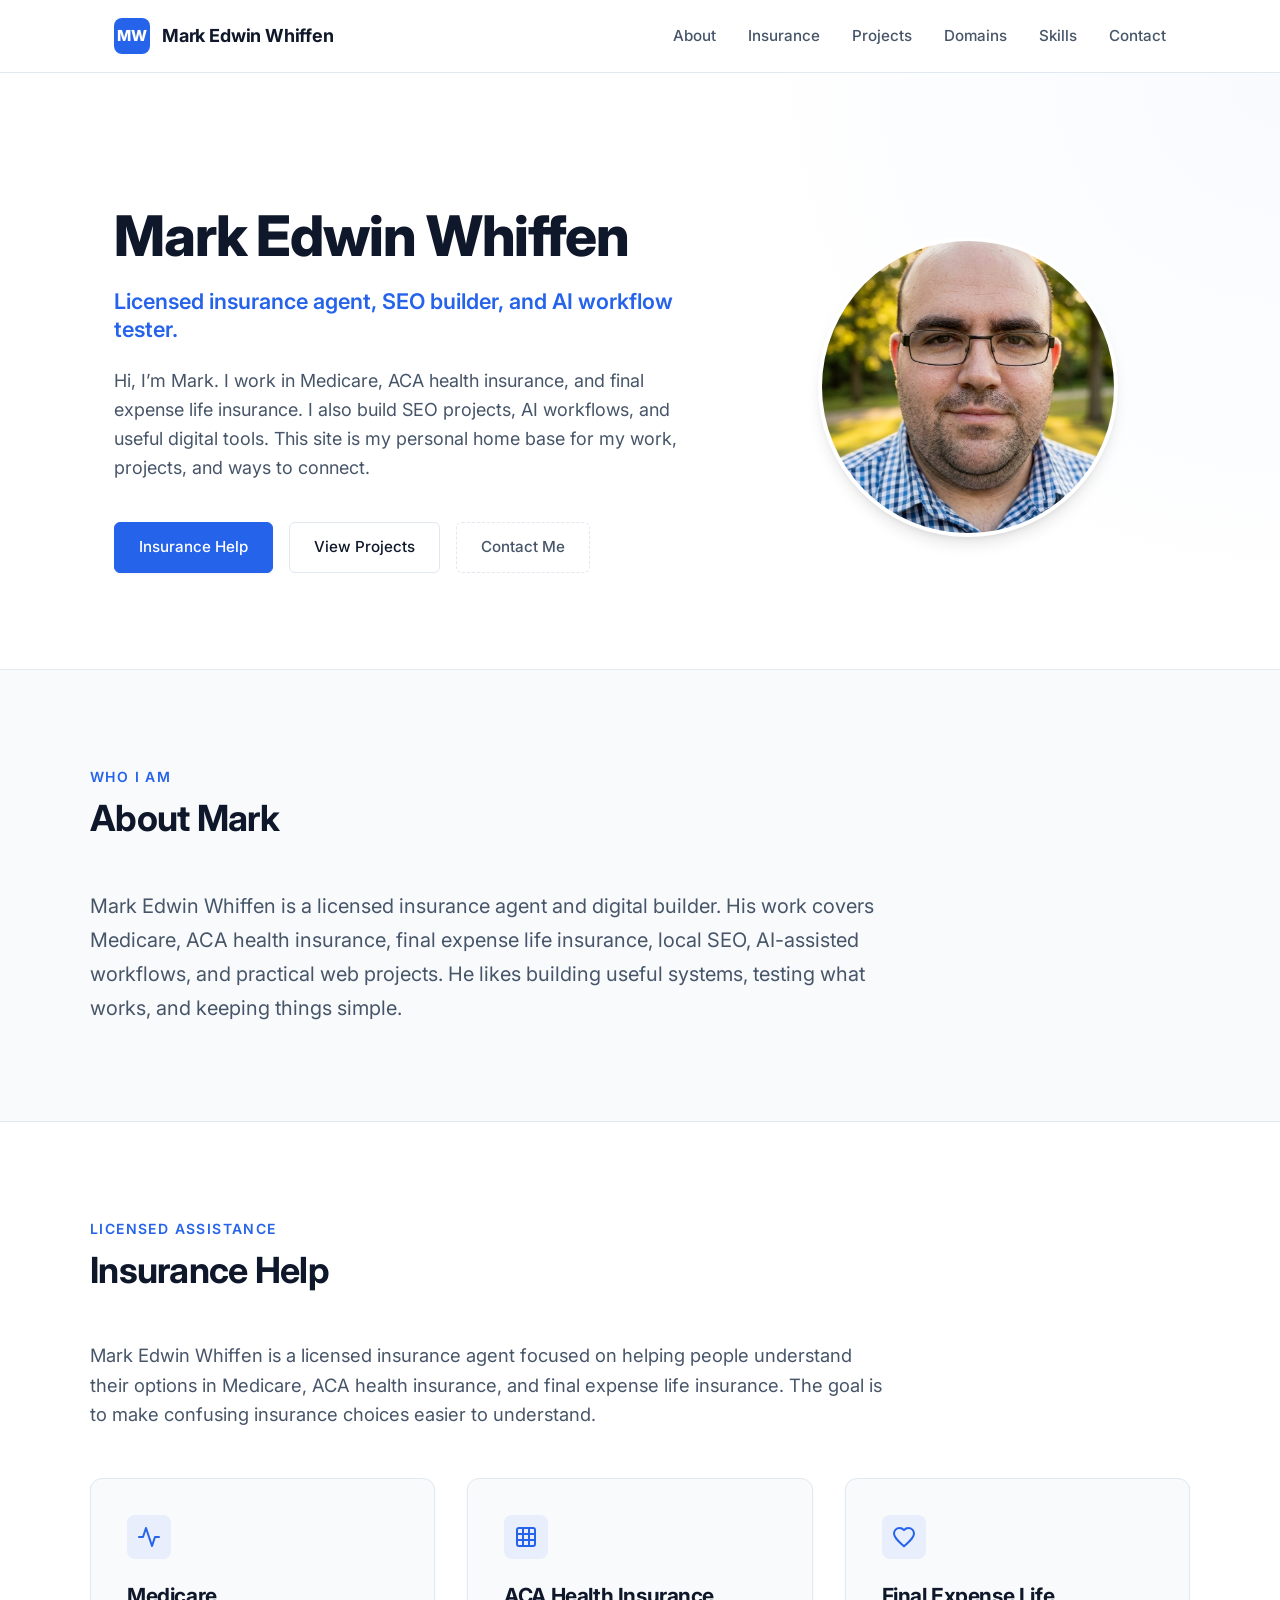
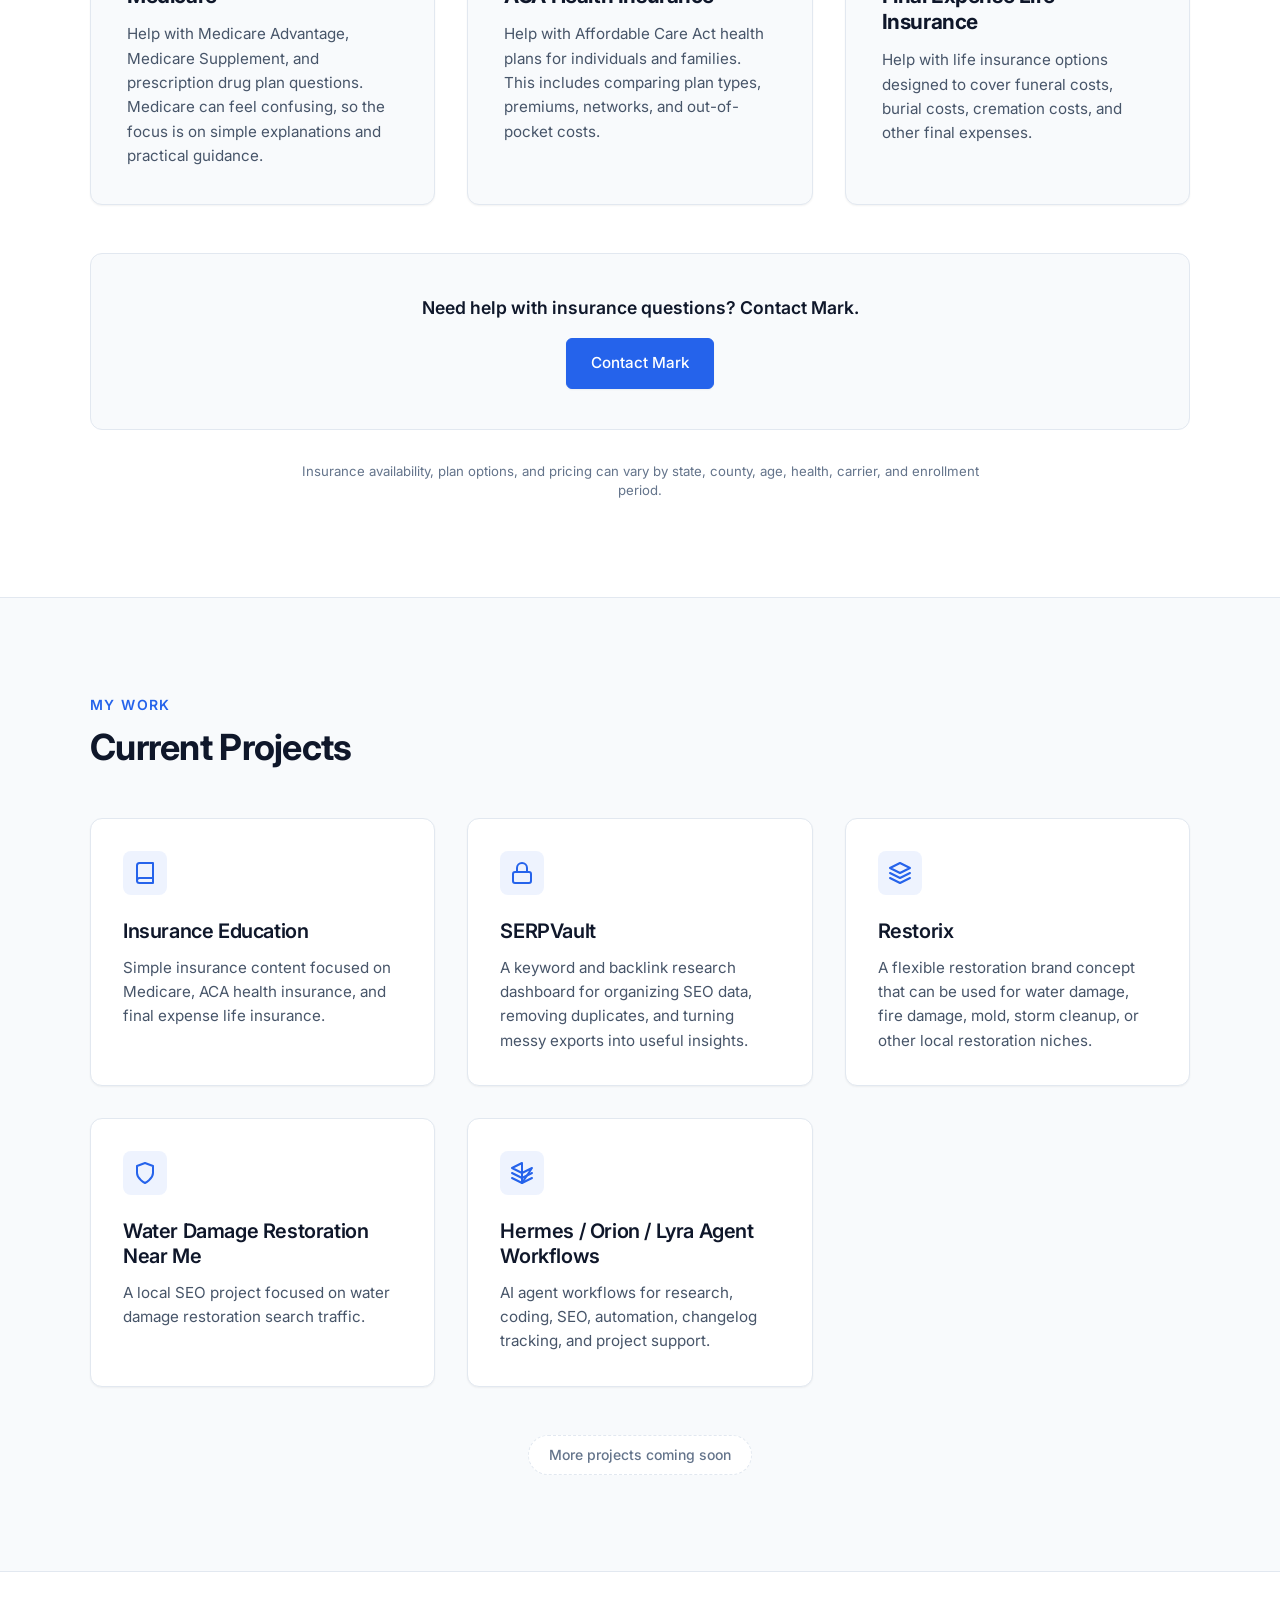
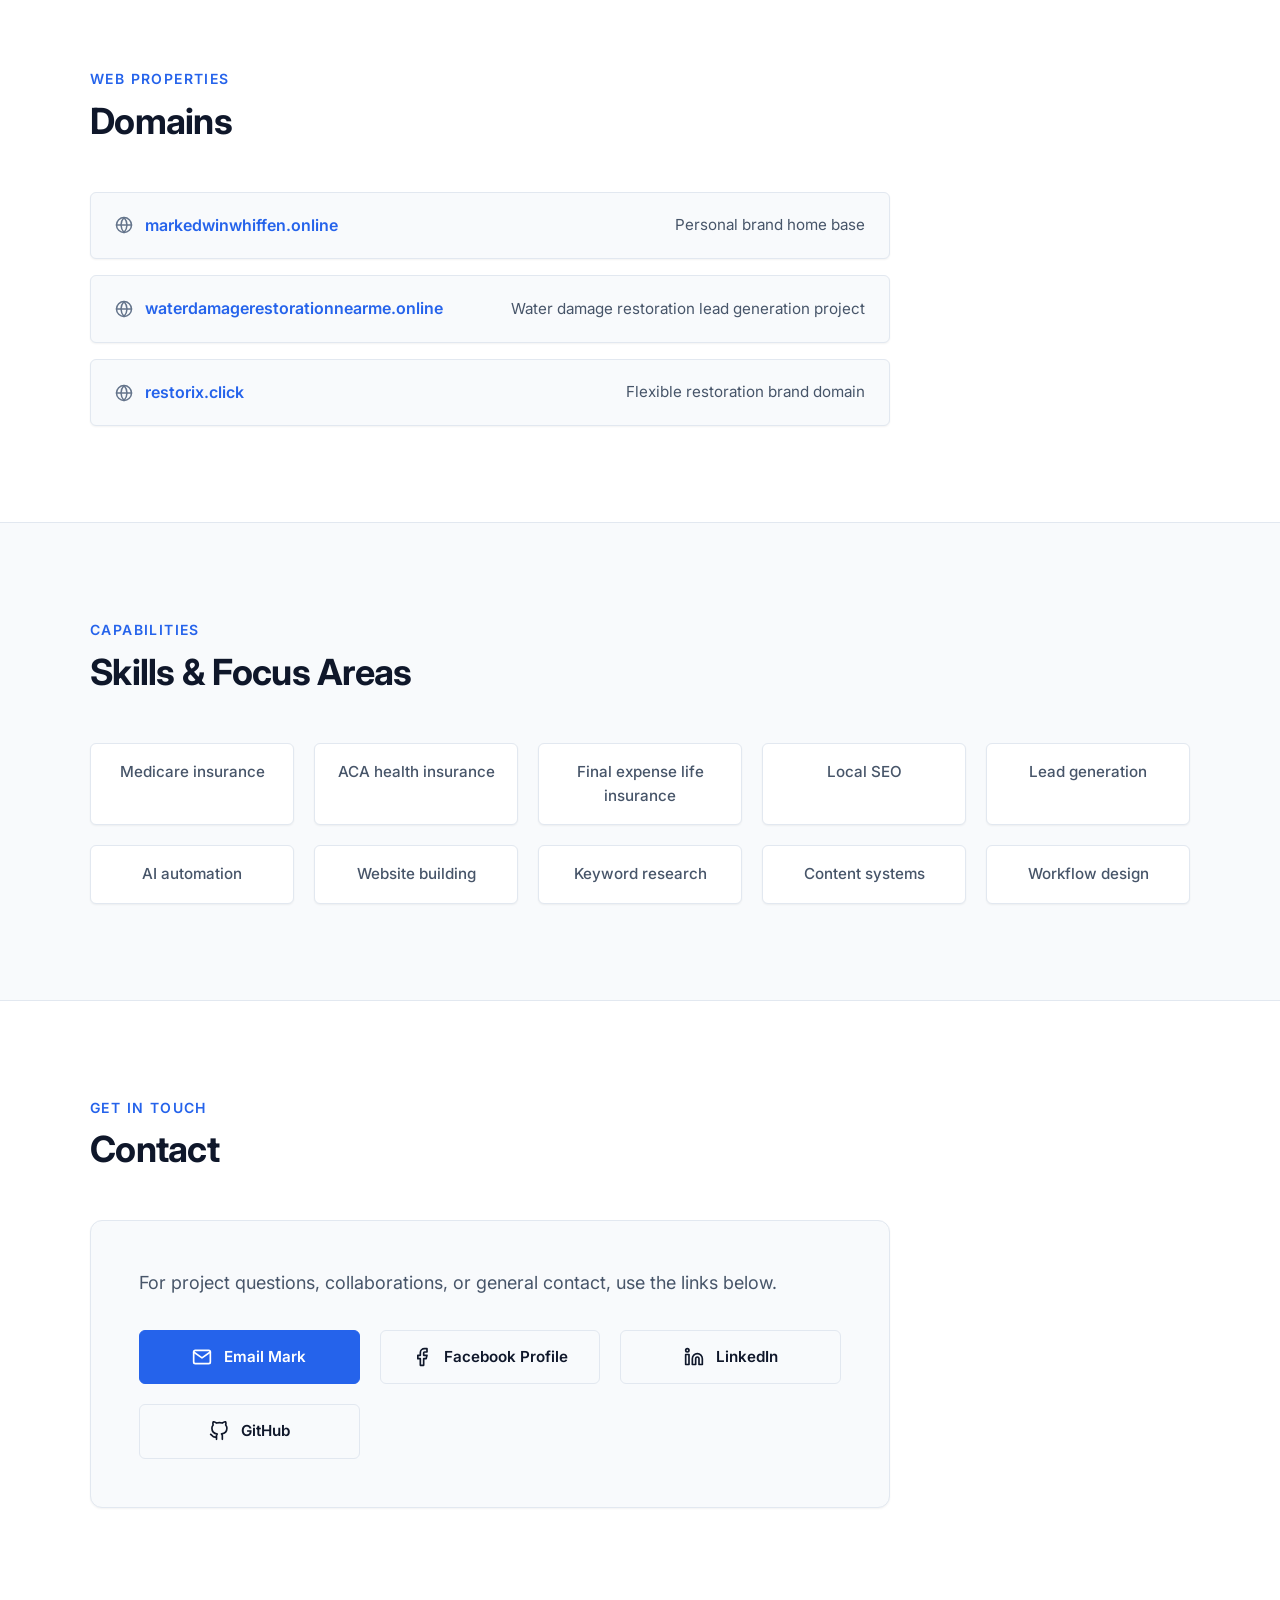
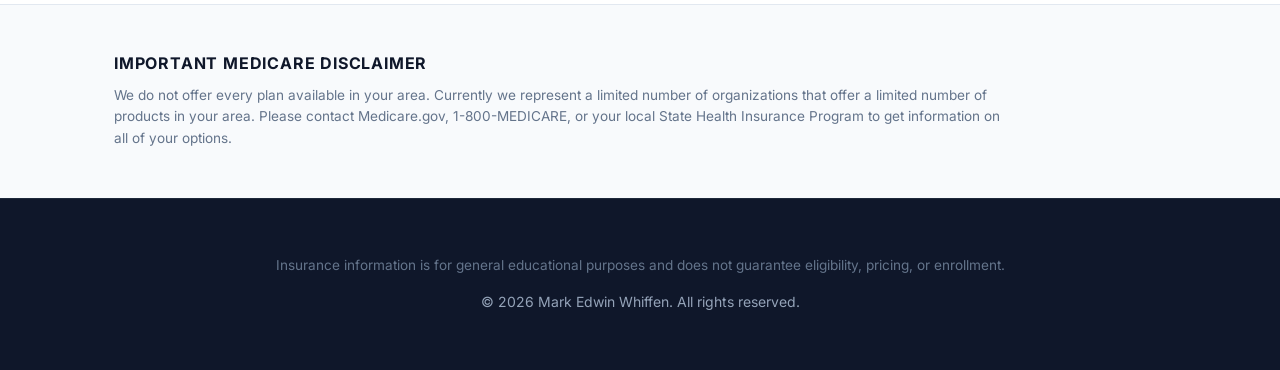
==== index.html @ a9f98583 "Initial commit - Mark Edwin Whiffen personal website" ====
<!DOCTYPE html>
<html lang="en">
<head>
    <meta charset="UTF-8">
    <meta name="viewport" content="width=device-width, initial-scale=1.0">
    <meta name="description" content="Personal website of Mark Edwin Whiffen, a licensed insurance agent focused on Medicare, ACA health insurance, and final expense life insurance, plus SEO projects, AI workflows, and digital tools.">
    
    <!-- Open Graph / Facebook -->
    <meta property="og:type" content="website">
    <meta property="og:url" content="https://markedwinwhiffen.online/">
    <meta property="og:title" content="Mark Edwin Whiffen | Insurance Agent, SEO Builder & AI Tools">
    <meta property="og:description" content="Personal website of Mark Edwin Whiffen, a licensed insurance agent focused on Medicare, ACA health insurance, and final expense life insurance, plus SEO projects, AI workflows, and digital tools.">
    <meta property="og:image" content="https://markedwinwhiffen.online/assets/images/profile.jpg">

    <!-- Twitter -->
    <meta property="twitter:card" content="summary_large_image">
    <meta property="twitter:url" content="https://markedwinwhiffen.online/">
    <meta property="twitter:title" content="Mark Edwin Whiffen | Insurance Agent, SEO Builder & AI Tools">
    <meta property="twitter:description" content="Personal website of Mark Edwin Whiffen, a licensed insurance agent focused on Medicare, ACA health insurance, and final expense life insurance, plus SEO projects, AI workflows, and digital tools.">
    <meta property="twitter:image" content="https://markedwinwhiffen.online/assets/images/profile.jpg">

    <title>Mark Edwin Whiffen | Insurance Agent, SEO Builder & AI Tools</title>
    
    <!-- Google Fonts - Inter -->
    <link rel="preconnect" href="https://fonts.googleapis.com">
    <link rel="preconnect" href="https://fonts.gstatic.com" crossorigin>
    <link href="https://fonts.googleapis.com/css2?family=Inter:wght@300;400;500;600;700;800&display=swap" rel="stylesheet">
    
    <!-- Stylesheets -->
    <link rel="stylesheet" href="styles.css">

    <!-- Schema.org JSON-LD Markup for Person -->
    <script type="application/ld+json">
    {
      "@context": "https://schema.org",
      "@type": "Person",
      "name": "Mark Edwin Whiffen",
      "url": "https://markedwinwhiffen.online",
      "image": "https://markedwinwhiffen.online/assets/images/profile.jpg",
      "jobTitle": "Licensed Insurance Agent",
      "knowsAbout": [
        "Medicare",
        "ACA health insurance",
        "Final expense life insurance",
        "SEO",
        "Local lead generation",
        "AI automation",
        "Website building"
      ]
    }
    </script>
</head>
<body>

    <!-- Header / Navigation -->
    <header class="site-header">
        <div class="container header-container">
            <a href="#" class="logo">
                <span class="logo-badge">MW</span>
                <span class="logo-text">Mark Edwin Whiffen</span>
            </a>
            <button class="mobile-nav-toggle" aria-controls="primary-navigation" aria-expanded="false" aria-label="Toggle Navigation">
                <span class="hamburger"></span>
            </button>
            <nav id="primary-navigation" class="primary-navigation">
                <ul class="nav-list">
                    <li><a href="#about" class="nav-link">About</a></li>
                    <li><a href="#insurance" class="nav-link">Insurance</a></li>
                    <li><a href="#projects" class="nav-link">Projects</a></li>
                    <li><a href="#domains" class="nav-link">Domains</a></li>
                    <li><a href="#skills" class="nav-link">Skills</a></li>
                    <li><a href="#contact" class="nav-link">Contact</a></li>
                </ul>
            </nav>
        </div>
    </header>

    <main>
        <!-- Hero Section -->
        <section class="hero-section">
            <div class="container hero-container">
                <div class="hero-content">
                    <h1 class="hero-headline">Mark Edwin Whiffen</h1>
                    <p class="hero-subheadline">Licensed insurance agent, SEO builder, and AI workflow tester.</p>
                    <p class="hero-intro">Hi, I’m Mark. I work in Medicare, ACA health insurance, and final expense life insurance. I also build SEO projects, AI workflows, and useful digital tools. This site is my personal home base for my work, projects, and ways to connect.</p>
                    <div class="hero-actions">
                        <a href="#insurance" class="btn btn-primary">Insurance Help</a>
                        <a href="#projects" class="btn btn-secondary">View Projects</a>
                        <a href="#contact" class="btn btn-tertiary">Contact Me</a>
                    </div>
                </div>
                <div class="hero-image-container">
                    <div class="profile-image-wrapper">
                        <img src="assets/images/profile.jpg" alt="Mark Edwin Whiffen" class="profile-photo" onerror="this.style.display='none'; this.nextElementSibling.style.display='flex';">
                        <div class="profile-fallback-badge" style="display: none;">MW</div>
                    </div>
                </div>
            </div>
        </section>

        <!-- About Section -->
        <section id="about" class="about-section">
            <div class="container section-container">
                <div class="section-header">
                    <span class="section-tagline">Who I Am</span>
                    <h2 class="section-title">About Mark</h2>
                </div>
                <div class="about-content">
                    <p class="lead-text">Mark Edwin Whiffen is a licensed insurance agent and digital builder. His work covers Medicare, ACA health insurance, final expense life insurance, local SEO, AI-assisted workflows, and practical web projects. He likes building useful systems, testing what works, and keeping things simple.</p>
                </div>
            </div>
        </section>

        <!-- Insurance Help Section -->
        <section id="insurance" class="insurance-section">
            <div class="container section-container">
                <div class="section-header">
                    <span class="section-tagline">Licensed Assistance</span>
                    <h2 class="section-title">Insurance Help</h2>
                </div>
                <p class="insurance-intro">Mark Edwin Whiffen is a licensed insurance agent focused on helping people understand their options in Medicare, ACA health insurance, and final expense life insurance. The goal is to make confusing insurance choices easier to understand.</p>
                
                <div class="insurance-grid">
                    <!-- Medicare -->
                    <div class="insurance-card">
                        <div class="insurance-card-icon">
                            <svg xmlns="http://www.w3.org/2000/svg" width="24" height="24" viewBox="0 0 24 24" fill="none" stroke="currentColor" stroke-width="2" stroke-linecap="round" stroke-linejoin="round"><path d="M22 12h-4l-3 9L9 3l-3 9H2"></path></svg>
                        </div>
                        <h3 class="insurance-card-title">Medicare</h3>
                        <p class="insurance-card-description">Help with Medicare Advantage, Medicare Supplement, and prescription drug plan questions. Medicare can feel confusing, so the focus is on simple explanations and practical guidance.</p>
                    </div>

                    <!-- ACA Health Insurance -->
                    <div class="insurance-card">
                        <div class="insurance-card-icon">
                            <svg xmlns="http://www.w3.org/2000/svg" width="24" height="24" viewBox="0 0 24 24" fill="none" stroke="currentColor" stroke-width="2" stroke-linecap="round" stroke-linejoin="round"><rect x="3" y="3" width="18" height="18" rx="2" ry="2"></rect><line x1="9" y1="3" x2="9" y2="21"></line><line x1="15" y1="3" x2="15" y2="21"></line><line x1="3" y1="9" x2="21" y2="9"></line><line x1="3" y1="15" x2="21" y2="15"></line></svg>
                        </div>
                        <h3 class="insurance-card-title">ACA Health Insurance</h3>
                        <p class="insurance-card-description">Help with Affordable Care Act health plans for individuals and families. This includes comparing plan types, premiums, networks, and out-of-pocket costs.</p>
                    </div>

                    <!-- Final Expense Life Insurance -->
                    <div class="insurance-card">
                        <div class="insurance-card-icon">
                            <svg xmlns="http://www.w3.org/2000/svg" width="24" height="24" viewBox="0 0 24 24" fill="none" stroke="currentColor" stroke-width="2" stroke-linecap="round" stroke-linejoin="round"><path d="M12 21.35l-1.45-1.32C5.4 15.36 2 12.28 2 8.5 2 5.42 4.42 3 7.5 3c1.74 0 3.41.81 4.5 2.09C13.09 3.81 14.76 3 16.5 3 19.58 3 22 5.42 22 8.5c0 3.78-3.4 6.86-8.55 11.54L12 21.35z"></path></svg>
                        </div>
                        <h3 class="insurance-card-title">Final Expense Life Insurance</h3>
                        <p class="insurance-card-description">Help with life insurance options designed to cover funeral costs, burial costs, cremation costs, and other final expenses.</p>
                    </div>
                </div>

                <div class="insurance-cta">
                    <p>Need help with insurance questions? Contact Mark.</p>
                    <a href="#contact" class="btn btn-primary">Contact Mark</a>
                </div>

                <p class="compliance-note">Insurance availability, plan options, and pricing can vary by state, county, age, health, carrier, and enrollment period.</p>
            </div>
        </section>

        <!-- Current Projects Section -->
        <section id="projects" class="projects-section">
            <div class="container section-container">
                <div class="section-header">
                    <span class="section-tagline">My Work</span>
                    <h2 class="section-title">Current Projects</h2>
                </div>
                <div class="projects-grid">
                    <!-- Insurance Education -->
                    <div class="project-card">
                        <div class="project-icon">
                            <svg xmlns="http://www.w3.org/2000/svg" width="24" height="24" viewBox="0 0 24 24" fill="none" stroke="currentColor" stroke-width="2" stroke-linecap="round" stroke-linejoin="round"><path d="M4 19.5A2.5 2.5 0 0 1 6.5 17H20"></path><path d="M6.5 2H20v20H6.5A2.5 2.5 0 0 1 4 19.5v-15A2.5 2.5 0 0 1 6.5 2z"></path></svg>
                        </div>
                        <h3 class="project-title">Insurance Education</h3>
                        <p class="project-description">Simple insurance content focused on Medicare, ACA health insurance, and final expense life insurance.</p>
                    </div>

                    <!-- SERPVault -->
                    <div class="project-card">
                        <div class="project-icon">
                            <svg xmlns="http://www.w3.org/2000/svg" width="24" height="24" viewBox="0 0 24 24" fill="none" stroke="currentColor" stroke-width="2" stroke-linecap="round" stroke-linejoin="round"><rect x="3" y="11" width="18" height="11" rx="2" ry="2"></rect><path d="M7 11V7a5 5 0 0 1 10 0v4"></path></svg>
                        </div>
                        <h3 class="project-title">SERPVault</h3>
                        <p class="project-description">A keyword and backlink research dashboard for organizing SEO data, removing duplicates, and turning messy exports into useful insights.</p>
                    </div>

                    <!-- Restorix -->
                    <div class="project-card">
                        <div class="project-icon">
                            <svg xmlns="http://www.w3.org/2000/svg" width="24" height="24" viewBox="0 0 24 24" fill="none" stroke="currentColor" stroke-width="2" stroke-linecap="round" stroke-linejoin="round"><path d="M12 2L2 7l10 5 10-5-10-5z"></path><path d="M2 17l10 5 10-5"></path><path d="M2 12l10 5 10-5"></path></svg>
                        </div>
                        <h3 class="project-title">Restorix</h3>
                        <p class="project-description">A flexible restoration brand concept that can be used for water damage, fire damage, mold, storm cleanup, or other local restoration niches.</p>
                    </div>

                    <!-- Water Damage Restoration Near Me -->
                    <div class="project-card">
                        <div class="project-icon">
                            <svg xmlns="http://www.w3.org/2000/svg" width="24" height="24" viewBox="0 0 24 24" fill="none" stroke="currentColor" stroke-width="2" stroke-linecap="round" stroke-linejoin="round"><path d="M12 22s8-4 8-10V5l-8-3-8 3v7c0 6 8 10 8 10z"></path></svg>
                        </div>
                        <h3 class="project-title">Water Damage Restoration Near Me</h3>
                        <p class="project-description">A local SEO project focused on water damage restoration search traffic.</p>
                    </div>

                    <!-- Agent Workflows -->
                    <div class="project-card">
                        <div class="project-icon">
                            <svg xmlns="http://www.w3.org/2000/svg" width="24" height="24" viewBox="0 0 24 24" fill="none" stroke="currentColor" stroke-width="2" stroke-linecap="round" stroke-linejoin="round"><polygon points="12 2 2 7 12 12 22 7 12 22 12"></polygon><polyline points="2 17 12 22 22 17"></polyline><polyline points="2 12 12 17 22 12"></polyline></svg>
                        </div>
                        <h3 class="project-title">Hermes / Orion / Lyra Agent Workflows</h3>
                        <p class="project-description">AI agent workflows for research, coding, SEO, automation, changelog tracking, and project support.</p>
                    </div>
                </div>
                <div class="projects-footer">
                    <span class="status-badge">More projects coming soon</span>
                </div>
            </div>
        </section>

        <!-- Domains Section -->
        <section id="domains" class="domains-section">
            <div class="container section-container">
                <div class="section-header">
                    <span class="section-tagline">Web Properties</span>
                    <h2 class="section-title">Domains</h2>
                </div>
                <div class="domains-list">
                    <div class="domain-item">
                        <div class="domain-name">
                            <svg xmlns="http://www.w3.org/2000/svg" width="18" height="18" viewBox="0 0 24 24" fill="none" stroke="currentColor" stroke-width="2" stroke-linecap="round" stroke-linejoin="round" class="domain-icon"><circle cx="12" cy="12" r="10"></circle><line x1="2" y1="12" x2="22" y2="12"></line><path d="M12 2a15.3 15.3 0 0 1 4 10 15.3 15.3 0 0 1-4 10 15.3 15.3 0 0 1-4-10 15.3 15.3 0 0 1 4-10z"></path></svg>
                            <a href="https://markedwinwhiffen.online" target="_blank" rel="noopener">markedwinwhiffen.online</a>
                        </div>
                        <div class="domain-desc">Personal brand home base</div>
                    </div>
                    <div class="domain-item">
                        <div class="domain-name">
                            <svg xmlns="http://www.w3.org/2000/svg" width="18" height="18" viewBox="0 0 24 24" fill="none" stroke="currentColor" stroke-width="2" stroke-linecap="round" stroke-linejoin="round" class="domain-icon"><circle cx="12" cy="12" r="10"></circle><line x1="2" y1="12" x2="22" y2="12"></line><path d="M12 2a15.3 15.3 0 0 1 4 10 15.3 15.3 0 0 1-4 10 15.3 15.3 0 0 1-4-10 15.3 15.3 0 0 1 4-10z"></path></svg>
                            <a href="https://waterdamagerestorationnearme.online" target="_blank" rel="noopener">waterdamagerestorationnearme.online</a>
                        </div>
                        <div class="domain-desc">Water damage restoration lead generation project</div>
                    </div>
                    <div class="domain-item">
                        <div class="domain-name">
                            <svg xmlns="http://www.w3.org/2000/svg" width="18" height="18" viewBox="0 0 24 24" fill="none" stroke="currentColor" stroke-width="2" stroke-linecap="round" stroke-linejoin="round" class="domain-icon"><circle cx="12" cy="12" r="10"></circle><line x1="2" y1="12" x2="22" y2="12"></line><path d="M12 2a15.3 15.3 0 0 1 4 10 15.3 15.3 0 0 1-4 10 15.3 15.3 0 0 1-4-10 15.3 15.3 0 0 1 4-10z"></path></svg>
                            <a href="https://restorix.click" target="_blank" rel="noopener">restorix.click</a>
                        </div>
                        <div class="domain-desc">Flexible restoration brand domain</div>
                    </div>
                </div>
            </div>
        </section>

        <!-- Skills / Focus Areas Section -->
        <section id="skills" class="skills-section">
            <div class="container section-container">
                <div class="section-header">
                    <span class="section-tagline">Capabilities</span>
                    <h2 class="section-title">Skills &amp; Focus Areas</h2>
                </div>
                <div class="skills-grid">
                    <div class="skill-pill">Medicare insurance</div>
                    <div class="skill-pill">ACA health insurance</div>
                    <div class="skill-pill">Final expense life insurance</div>
                    <div class="skill-pill">Local SEO</div>
                    <div class="skill-pill">Lead generation</div>
                    <div class="skill-pill">AI automation</div>
                    <div class="skill-pill">Website building</div>
                    <div class="skill-pill">Keyword research</div>
                    <div class="skill-pill">Content systems</div>
                    <div class="skill-pill">Workflow design</div>
                </div>
            </div>
        </section>

        <!-- Contact Section -->
        <section id="contact" class="contact-section">
            <div class="container section-container">
                <div class="section-header">
                    <span class="section-tagline">Get In Touch</span>
                    <h2 class="section-title">Contact</h2>
                </div>
                <div class="contact-card">
                    <p class="contact-intro">For project questions, collaborations, or general contact, use the links below.</p>
                    <div class="contact-links">
                        <a href="mailto:placeholder@markedwinwhiffen.online" class="contact-btn email-btn">
                            <svg xmlns="http://www.w3.org/2000/svg" width="20" height="20" viewBox="0 0 24 24" fill="none" stroke="currentColor" stroke-width="2" stroke-linecap="round" stroke-linejoin="round"><path d="M4 4h16c1.1 0 2 .9 2 2v12c0 1.1-.9 2-2 2H4c-1.1 0-2-.9-2-2V6c0-1.1.9-2 2-2z"></path><polyline points="22,6 12,13 2,6"></polyline></svg>
                            Email Mark
                        </a>
                        <a href="https://facebook.com/your-username-placeholder" target="_blank" rel="noopener" class="contact-btn facebook-btn">
                            <svg xmlns="http://www.w3.org/2000/svg" width="20" height="20" viewBox="0 0 24 24" fill="none" stroke="currentColor" stroke-width="2" stroke-linecap="round" stroke-linejoin="round"><path d="M18 2h-3a5 5 0 0 0-5 5v3H7v4h3v8h4v-8h3l1-4h-4V7a1 1 0 0 1 1-1h3z"></path></svg>
                            Facebook Profile
                        </a>
                        <a href="https://linkedin.com/in/your-username-placeholder" target="_blank" rel="noopener" class="contact-btn linkedin-btn">
                            <svg xmlns="http://www.w3.org/2000/svg" width="20" height="20" viewBox="0 0 24 24" fill="none" stroke="currentColor" stroke-width="2" stroke-linecap="round" stroke-linejoin="round"><path d="M16 8a6 6 0 0 1 6 6v7h-4v-7a2 2 0 0 0-2-2 2 2 0 0 0-2 2v7h-4v-7a6 6 0 0 1 6-6z"></path><rect x="2" y="9" width="4" height="12"></rect><circle cx="4" cy="4" r="2"></circle></svg>
                            LinkedIn
                        </a>
                        <a href="https://github.com/your-username-placeholder" target="_blank" rel="noopener" class="contact-btn github-btn">
                            <svg xmlns="http://www.w3.org/2000/svg" width="20" height="20" viewBox="0 0 24 24" fill="none" stroke="currentColor" stroke-width="2" stroke-linecap="round" stroke-linejoin="round"><path d="M9 19c-5 1.5-5-2.5-7-3m14 6v-3.87a3.37 3.37 0 0 0-.94-2.61c3.14-.35 6.44-1.54 6.44-7A5.44 5.44 0 0 0 20 4.77 5.07 5.07 0 0 0 19.91 1S18.73.65 16 2.48a13.38 13.38 0 0 0-7 0C6.27.65 5.09 1 5.09 1A5.07 5.07 0 0 0 5 4.77a5.44 5.44 0 0 0-1.5 3.78c0 5.42 3.3 6.61 6.44 7A3.37 3.37 0 0 0 9 18.13V22"></path></svg>
                            GitHub
                        </a>
                    </div>
                </div>
            </div>
        </section>

        <!-- Medicare Disclaimer Section -->
        <section class="disclaimer-section">
            <div class="container">
                <h2 class="disclaimer-title">Important Medicare Disclaimer</h2>
                <p class="disclaimer-text">We do not offer every plan available in your area. Currently we represent a limited number of organizations that offer a limited number of products in your area. Please contact Medicare.gov, 1-800-MEDICARE, or your local State Health Insurance Program to get information on all of your options.</p>
            </div>
        </section>
    </main>

    <!-- Footer -->
    <footer class="site-footer">
        <div class="container footer-container">
            <div class="footer-content">
                <p class="footer-educational">Insurance information is for general educational purposes and does not guarantee eligibility, pricing, or enrollment.</p>
                <p class="footer-copyright">&copy; 2026 Mark Edwin Whiffen. All rights reserved.</p>
            </div>
        </div>
    </footer>

    <!-- Basic JS for Mobile Menu Toggle -->
    <script>
        const navToggle = document.querySelector('.mobile-nav-toggle');
        const primaryNav = document.querySelector('.primary-navigation');

        navToggle.addEventListener('click', () => {
            const visibility = primaryNav.getAttribute('data-visible');
            if (!visibility || visibility === "false") {
                primaryNav.setAttribute('data-visible', 'true');
                navToggle.setAttribute('aria-expanded', 'true');
            } else {
                primaryNav.setAttribute('data-visible', 'false');
                navToggle.setAttribute('aria-expanded', 'false');
            }
        });
    </script>
</body>
</html>
---- styles.css ----
/* --------------------------------------------------------------------------
   Mark Edwin Whiffen - Personal Website Stylesheet
   -------------------------------------------------------------------------- */

/* Custom Variables */
:root {
    --color-bg: #ffffff;
    --color-bg-alt: #f8fafc;
    --color-text-primary: #0f172a;
    --color-text-secondary: #475569;
    --color-text-light: #64748b;
    --color-primary: #2563eb;
    --color-primary-hover: #1d4ed8;
    --color-accent: #3b82f6;
    --color-border: #e2e8f0;
    
    --font-primary: 'Inter', system-ui, -apple-system, sans-serif;
    
    --shadow-sm: 0 1px 2px 0 rgb(0 0 0 / 0.05);
    --shadow-md: 0 4px 6px -1px rgb(0 0 0 / 0.1), 0 2px 4px -2px rgb(0 0 0 / 0.1);
    --shadow-lg: 0 10px 15px -3px rgb(0 0 0 / 0.1), 0 4px 6px -4px rgb(0 0 0 / 0.1);
    
    --radius-sm: 6px;
    --radius-md: 12px;
    --radius-lg: 20px;
    --radius-full: 9999px;
    
    --transition-fast: 0.15s ease;
    --transition-normal: 0.25s cubic-bezier(0.4, 0, 0.2, 1);
}

/* Reset & Base Styles */
*, *::before, *::after {
    box-sizing: border-box;
    margin: 0;
    padding: 0;
}

html {
    scroll-behavior: smooth;
    font-size: 16px;
}

body {
    font-family: var(--font-primary);
    background-color: var(--color-bg);
    color: var(--color-text-primary);
    line-height: 1.6;
    -webkit-font-smoothing: antialiased;
    -moz-osx-font-smoothing: grayscale;
}

/* Typography */
h1, h2, h3, h4 {
    font-weight: 700;
    line-height: 1.25;
    letter-spacing: -0.02em;
}

a {
    color: inherit;
    text-decoration: none;
    transition: color var(--transition-fast);
}

img {
    max-width: 100%;
    height: auto;
    display: block;
}

/* Layout Utilities */
.container {
    width: 100%;
    max-width: 1100px;
    margin: 0 auto;
    padding: 0 1.5rem;
}

.section-container {
    padding: 6rem 0;
}

.section-header {
    margin-bottom: 3rem;
}

.section-tagline {
    display: block;
    font-size: 0.875rem;
    font-weight: 600;
    text-transform: uppercase;
    letter-spacing: 0.1em;
    color: var(--color-primary);
    margin-bottom: 0.5rem;
}

.section-title {
    font-size: 2.25rem;
    color: var(--color-text-primary);
}

/* Buttons */
.btn {
    display: inline-flex;
    align-items: center;
    justify-content: center;
    padding: 0.75rem 1.5rem;
    font-weight: 500;
    font-size: 0.95rem;
    border-radius: var(--radius-sm);
    transition: all var(--transition-fast);
    cursor: pointer;
}

.btn-primary {
    background-color: var(--color-primary);
    color: #ffffff;
    box-shadow: var(--shadow-sm);
    border: 1px solid var(--color-primary);
}

.btn-primary:hover {
    background-color: var(--color-primary-hover);
    border-color: var(--color-primary-hover);
    transform: translateY(-1px);
}

.btn-secondary {
    background-color: transparent;
    color: var(--color-text-primary);
    border: 1px solid var(--color-border);
}

.btn-secondary:hover {
    background-color: var(--color-bg-alt);
    border-color: var(--color-text-light);
    transform: translateY(-1px);
}

.btn-tertiary {
    background-color: transparent;
    color: var(--color-text-secondary);
    border: 1px dashed var(--color-border);
}

.btn-tertiary:hover {
    background-color: var(--color-bg-alt);
    border-color: var(--color-text-light);
    color: var(--color-text-primary);
    transform: translateY(-1px);
}

/* Header & Navigation */
.site-header {
    position: sticky;
    top: 0;
    z-index: 100;
    background-color: rgba(255, 255, 255, 0.85);
    backdrop-filter: blur(12px);
    -webkit-backdrop-filter: blur(12px);
    border-bottom: 1px solid var(--color-border);
}

.header-container {
    display: flex;
    align-items: center;
    justify-content: space-between;
    height: 4.5rem;
}

.logo {
    display: flex;
    align-items: center;
    gap: 0.75rem;
    font-weight: 700;
    font-size: 1.125rem;
}

.logo-badge {
    display: flex;
    align-items: center;
    justify-content: center;
    width: 2.25rem;
    height: 2.25rem;
    background-color: var(--color-primary);
    color: #ffffff;
    font-weight: 800;
    font-size: 0.95rem;
    border-radius: 8px;
}

.logo-text {
    letter-spacing: -0.01em;
}

/* Mobile Nav Toggle */
.mobile-nav-toggle {
    display: none;
    background: transparent;
    border: none;
    padding: 0.5rem;
    cursor: pointer;
}

.hamburger {
    display: block;
    position: relative;
    width: 1.5rem;
    height: 2px;
    background: var(--color-text-primary);
    transition: transform var(--transition-fast);
}

.hamburger::before, .hamburger::after {
    content: '';
    position: absolute;
    left: 0;
    width: 1.5rem;
    height: 2px;
    background: var(--color-text-primary);
    transition: transform var(--transition-fast);
}

.hamburger::before { top: -6px; }
.hamburger::after { bottom: -6px; }

.primary-navigation {
    display: block;
}

.nav-list {
    display: flex;
    gap: 2rem;
    list-style: none;
}

.nav-link {
    font-weight: 500;
    font-size: 0.95rem;
    color: var(--color-text-secondary);
}

.nav-link:hover {
    color: var(--color-primary);
}

/* Hero Section */
.hero-section {
    padding: 8rem 0 6rem;
    background: radial-gradient(circle at top right, rgba(37, 99, 235, 0.03), transparent 40%);
}

.hero-container {
    display: grid;
    grid-template-columns: 1.2fr 0.8fr;
    gap: 4rem;
    align-items: center;
}

.hero-headline {
    font-size: 3.5rem;
    font-weight: 800;
    margin-bottom: 1rem;
    color: var(--color-text-primary);
}

.hero-subheadline {
    font-size: 1.35rem;
    font-weight: 600;
    color: var(--color-primary);
    margin-bottom: 1.5rem;
    line-height: 1.3;
}

.hero-intro {
    font-size: 1.125rem;
    color: var(--color-text-secondary);
    margin-bottom: 2.5rem;
    max-width: 580px;
}

.hero-actions {
    display: flex;
    gap: 1rem;
    flex-wrap: wrap;
}

.hero-image-container {
    display: flex;
    justify-content: center;
}

.profile-image-wrapper {
    position: relative;
    width: 300px;
    height: 300px;
    border-radius: var(--radius-full);
    overflow: hidden;
    box-shadow: var(--shadow-lg);
    border: 4px solid #ffffff;
    background-color: var(--color-bg-alt);
    transition: transform var(--transition-normal);
}

.profile-image-wrapper:hover {
    transform: scale(1.02);
}

.profile-photo {
    width: 100%;
    height: 100%;
    object-fit: cover;
    object-position: center;
}

.profile-fallback-badge {
    width: 100%;
    height: 100%;
    align-items: center;
    justify-content: center;
    background-color: var(--color-primary);
    color: #ffffff;
    font-size: 4rem;
    font-weight: 800;
}

/* About Section */
.about-section {
    background-color: var(--color-bg-alt);
    border-top: 1px solid var(--color-border);
    border-bottom: 1px solid var(--color-border);
}

.about-content {
    max-width: 800px;
}

.lead-text {
    font-size: 1.25rem;
    color: var(--color-text-secondary);
    font-weight: 400;
    line-height: 1.7;
}

/* Insurance Help Section */
.insurance-section {
    background-color: #ffffff;
}

.insurance-intro {
    font-size: 1.15rem;
    color: var(--color-text-secondary);
    margin-bottom: 3rem;
    max-width: 800px;
}

.insurance-grid {
    display: grid;
    grid-template-columns: repeat(auto-fit, minmax(280px, 1fr));
    gap: 2rem;
    margin-bottom: 3rem;
}

.insurance-card {
    background: var(--color-bg-alt);
    border: 1px solid var(--color-border);
    border-radius: var(--radius-md);
    padding: 2.25rem;
    box-shadow: var(--shadow-sm);
    transition: all var(--transition-normal);
    display: flex;
    flex-direction: column;
}

.insurance-card:hover {
    transform: translateY(-4px);
    box-shadow: var(--shadow-md);
    border-color: var(--color-accent);
    background: #ffffff;
}

.insurance-card-icon {
    width: 2.75rem;
    height: 2.75rem;
    background-color: rgba(37, 99, 235, 0.08);
    color: var(--color-primary);
    display: flex;
    align-items: center;
    justify-content: center;
    border-radius: 8px;
    margin-bottom: 1.5rem;
}

.insurance-card-title {
    font-size: 1.3rem;
    font-weight: 700;
    margin-bottom: 0.85rem;
    color: var(--color-text-primary);
}

.insurance-card-description {
    font-size: 0.95rem;
    color: var(--color-text-secondary);
    line-height: 1.6;
    flex-grow: 1;
}

.insurance-cta {
    display: flex;
    flex-direction: column;
    align-items: center;
    text-align: center;
    gap: 1rem;
    padding: 2.5rem;
    background-color: var(--color-bg-alt);
    border: 1px solid var(--color-border);
    border-radius: var(--radius-md);
    margin-bottom: 2rem;
}

.insurance-cta p {
    font-weight: 600;
    font-size: 1.1rem;
    color: var(--color-text-primary);
}

.compliance-note {
    font-size: 0.825rem;
    color: var(--color-text-light);
    text-align: center;
    max-width: 700px;
    margin: 2rem auto 0;
    line-height: 1.5;
}

/* Current Projects Section */
.projects-section {
    background-color: var(--color-bg-alt);
    border-top: 1px solid var(--color-border);
    border-bottom: 1px solid var(--color-border);
}

.projects-grid {
    display: grid;
    grid-template-columns: repeat(auto-fit, minmax(260px, 1fr));
    gap: 2rem;
    margin-bottom: 3rem;
}

.project-card {
    background: #ffffff;
    border: 1px solid var(--color-border);
    border-radius: var(--radius-md);
    padding: 2rem;
    box-shadow: var(--shadow-sm);
    transition: all var(--transition-normal);
    display: flex;
    flex-direction: column;
}

.project-card:hover {
    transform: translateY(-4px);
    box-shadow: var(--shadow-md);
    border-color: var(--color-text-light);
}

.project-icon {
    width: 2.75rem;
    height: 2.75rem;
    background-color: rgba(37, 99, 235, 0.08);
    color: var(--color-primary);
    display: flex;
    align-items: center;
    justify-content: center;
    border-radius: 8px;
    margin-bottom: 1.5rem;
}

.project-title {
    font-size: 1.25rem;
    font-weight: 600;
    margin-bottom: 0.75rem;
    color: var(--color-text-primary);
}

.project-description {
    font-size: 0.95rem;
    color: var(--color-text-secondary);
    flex-grow: 1;
}

.projects-footer {
    display: flex;
    justify-content: center;
}

.status-badge {
    display: inline-flex;
    align-items: center;
    padding: 0.5rem 1.25rem;
    background-color: #ffffff;
    border: 1px dashed var(--color-border);
    border-radius: var(--radius-full);
    font-size: 0.875rem;
    font-weight: 500;
    color: var(--color-text-light);
}

/* Domains Section */
.domains-section {
    background-color: #ffffff;
    border-bottom: 1px solid var(--color-border);
}

.domains-list {
    display: flex;
    flex-direction: column;
    gap: 1rem;
    max-width: 800px;
}

.domain-item {
    background: var(--color-bg-alt);
    border: 1px solid var(--color-border);
    border-radius: var(--radius-sm);
    padding: 1.25rem 1.5rem;
    display: flex;
    justify-content: space-between;
    align-items: center;
    gap: 2rem;
    box-shadow: var(--shadow-sm);
    transition: border-color var(--transition-fast);
}

.domain-item:hover {
    border-color: var(--color-text-light);
}

.domain-name {
    display: flex;
    align-items: center;
    gap: 0.75rem;
    font-weight: 600;
    color: var(--color-primary);
}

.domain-name a:hover {
    color: var(--color-primary-hover);
    text-decoration: underline;
}

.domain-icon {
    color: var(--color-text-light);
}

.domain-desc {
    font-size: 0.95rem;
    color: var(--color-text-secondary);
    text-align: right;
}

/* Skills Section */
.skills-section {
    background-color: var(--color-bg-alt);
    border-bottom: 1px solid var(--color-border);
}

.skills-grid {
    display: grid;
    grid-template-columns: repeat(auto-fill, minmax(200px, 1fr));
    gap: 1.25rem;
}

.skill-pill {
    background-color: #ffffff;
    border: 1px solid var(--color-border);
    border-radius: var(--radius-sm);
    padding: 1rem;
    text-align: center;
    font-weight: 500;
    font-size: 0.95rem;
    color: var(--color-text-secondary);
    box-shadow: var(--shadow-sm);
    transition: all var(--transition-fast);
}

.skill-pill:hover {
    border-color: var(--color-primary);
    color: var(--color-primary);
    transform: translateY(-1px);
}

/* Contact Section */
.contact-section {
    background-color: #ffffff;
}

.contact-card {
    background: var(--color-bg-alt);
    border: 1px solid var(--color-border);
    border-radius: var(--radius-md);
    padding: 3rem;
    max-width: 800px;
    box-shadow: var(--shadow-sm);
}

.contact-intro {
    font-size: 1.125rem;
    color: var(--color-text-secondary);
    margin-bottom: 2rem;
}

.contact-links {
    display: grid;
    grid-template-columns: repeat(auto-fit, minmax(200px, 1fr));
    gap: 1.25rem;
}

.contact-btn {
    display: flex;
    align-items: center;
    justify-content: center;
    gap: 0.75rem;
    padding: 0.875rem 1.5rem;
    border-radius: var(--radius-sm);
    font-weight: 600;
    font-size: 0.95rem;
    border: 1px solid var(--color-border);
    transition: all var(--transition-fast);
}

.contact-btn svg {
    transition: transform var(--transition-fast);
}

.contact-btn:hover svg {
    transform: scale(1.1);
}

.email-btn {
    background-color: var(--color-primary);
    color: #ffffff;
    border-color: var(--color-primary);
}

.email-btn:hover {
    background-color: var(--color-primary-hover);
    border-color: var(--color-primary-hover);
    transform: translateY(-1px);
}

.facebook-btn:hover {
    background-color: #f1f5f9;
    border-color: #1877f2;
    color: #1877f2;
    transform: translateY(-1px);
}

.linkedin-btn:hover {
    background-color: #f1f5f9;
    border-color: #0a66c2;
    color: #0a66c2;
    transform: translateY(-1px);
}

.github-btn:hover {
    background-color: #f1f5f9;
    border-color: #24292f;
    color: #24292f;
    transform: translateY(-1px);
}

/* Medicare Disclaimer Section */
.disclaimer-section {
    background-color: var(--color-bg-alt);
    border-top: 1px solid var(--color-border);
    padding: 3rem 0;
}

.disclaimer-title {
    font-size: 1rem;
    font-weight: 700;
    text-transform: uppercase;
    letter-spacing: 0.05em;
    color: var(--color-text-primary);
    margin-bottom: 0.75rem;
}

.disclaimer-text {
    font-size: 0.85rem;
    color: var(--color-text-light);
    line-height: 1.6;
    max-width: 900px;
}

/* Footer */
.site-footer {
    background-color: var(--color-text-primary);
    color: #94a3b8;
    padding: 3.5rem 0;
    border-top: 1px solid #1e293b;
    font-size: 0.875rem;
}

.footer-container {
    display: flex;
    justify-content: center;
}

.footer-content {
    display: flex;
    flex-direction: column;
    gap: 1rem;
    text-align: center;
    max-width: 800px;
}

.footer-educational {
    font-size: 0.85rem;
    color: #64748b;
    line-height: 1.5;
}

.footer-copyright {
    color: #94a3b8;
}

/* --------------------------------------------------------------------------
   Responsive Layouts (Media Queries)
   -------------------------------------------------------------------------- */

@media (max-width: 900px) {
    .hero-container {
        grid-template-columns: 1fr;
        gap: 3rem;
        text-align: center;
    }
    
    .hero-intro {
        margin-left: auto;
        margin-right: auto;
    }
    
    .hero-actions {
        justify-content: center;
    }
    
    .hero-image-container {
        order: -1;
    }
    
    .profile-image-wrapper {
        width: 240px;
        height: 240px;
    }
    
    .hero-headline {
        font-size: 2.75rem;
    }
}

@media (max-width: 768px) {
    /* Mobile Menu styles */
    .mobile-nav-toggle {
        display: block;
    }
    
    .primary-navigation {
        position: fixed;
        top: 4.5rem;
        left: 0;
        right: 0;
        bottom: 0;
        background-color: #ffffff;
        padding: 3rem 1.5rem;
        z-index: 99;
        display: none;
        box-shadow: 0 10px 15px -3px rgb(0 0 0 / 0.05);
    }
    
    .primary-navigation[data-visible="true"] {
        display: block;
    }
    
    .nav-list {
        flex-direction: column;
        gap: 1.5rem;
        align-items: center;
    }
    
    .nav-link {
        font-size: 1.25rem;
        font-weight: 600;
    }
    
    .mobile-nav-toggle[aria-expanded="true"] .hamburger {
        background: transparent;
    }
    
    .mobile-nav-toggle[aria-expanded="true"] .hamburger::before {
        transform: rotate(45deg) translate(4px, 4px);
    }
    
    .mobile-nav-toggle[aria-expanded="true"] .hamburger::after {
        transform: rotate(-45deg) translate(4px, -4px);
    }
    
    .section-container {
        padding: 4rem 0;
    }
    
    .domain-item {
        flex-direction: column;
        align-items: flex-start;
        gap: 0.5rem;
    }
    
    .domain-desc {
        text-align: left;
    }
    
    .contact-card {
        padding: 2rem;
    }
}
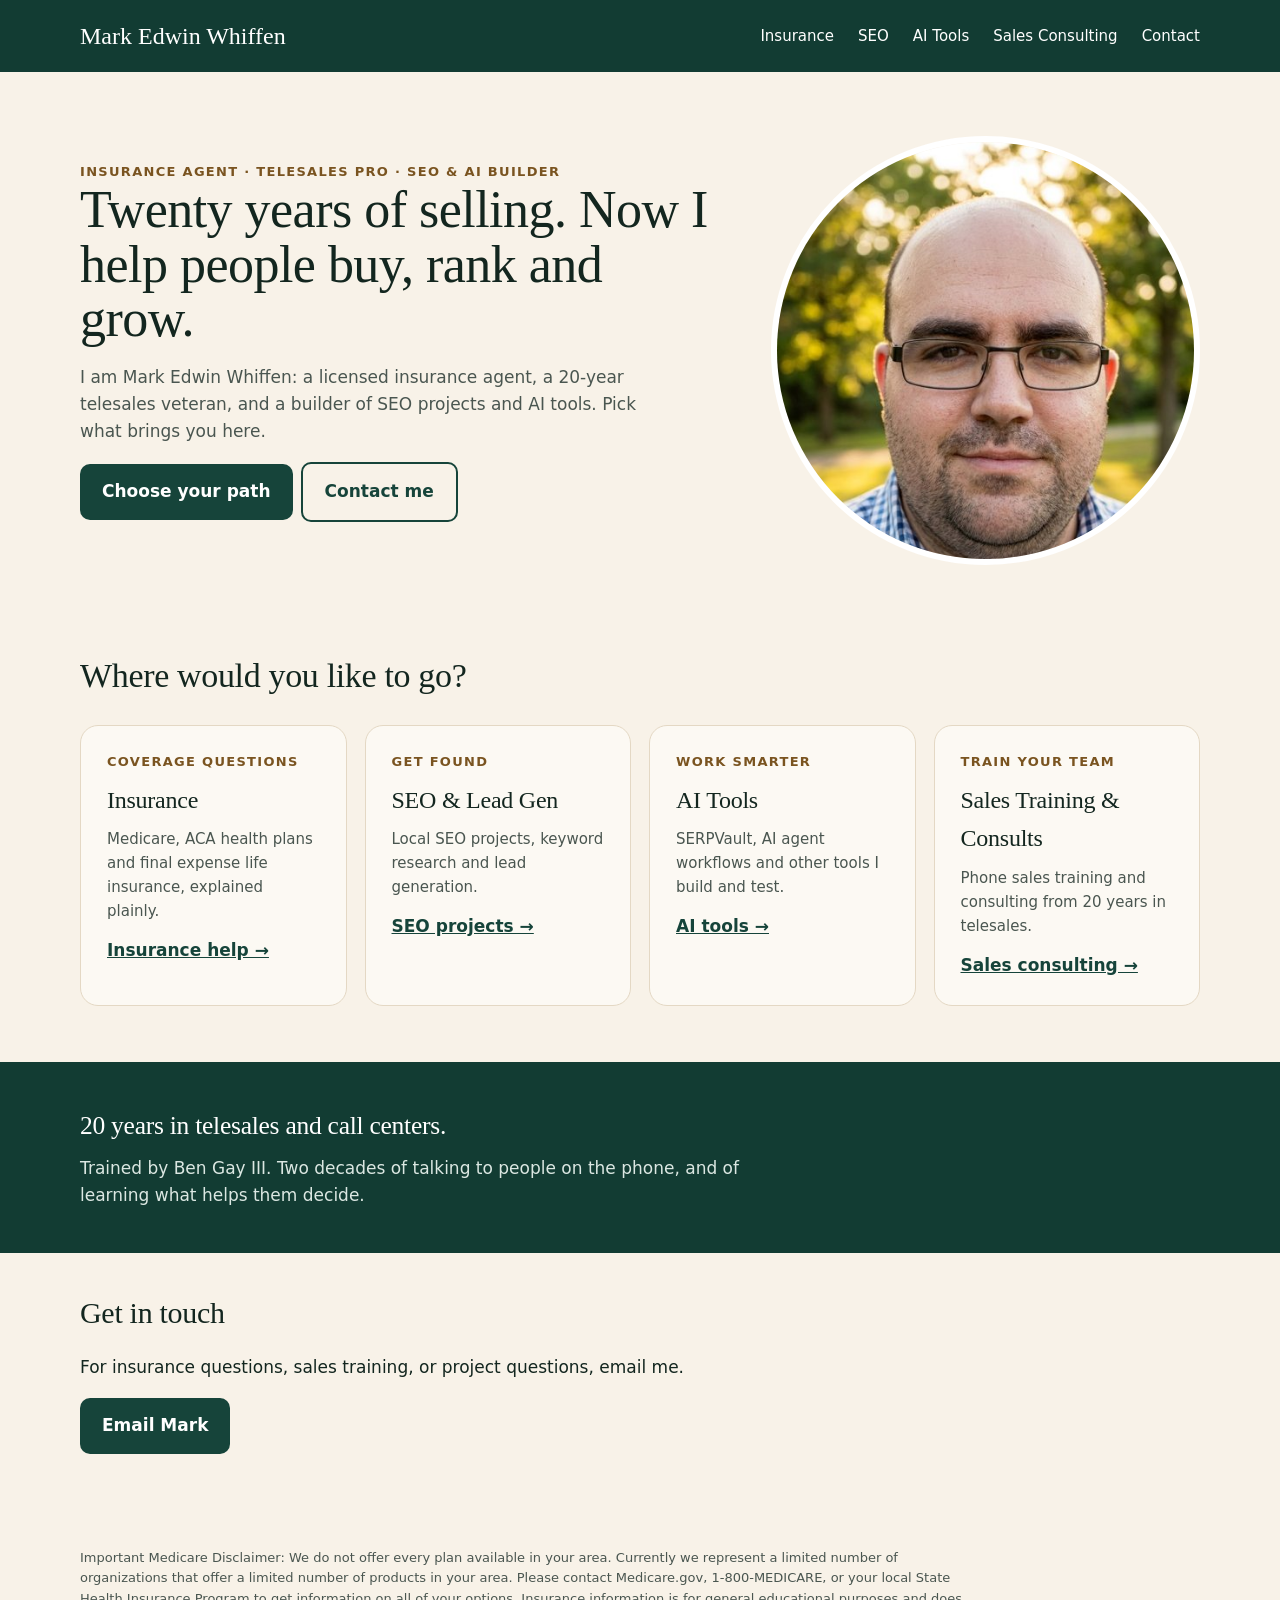
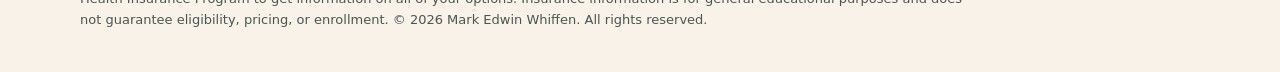
==== commit 5dc1c6f2: "Hub redesign: home plus insurance, SEO, AI tools and sales pages Co-Authored-By: Claude Sonnet 5.5 <" ====
--- a/index.html
+++ b/index.html
@@ -1,342 +1,17 @@
-<!DOCTYPE html>
-<html lang="en">
-<head>
-    <meta charset="UTF-8">
-    <meta name="viewport" content="width=device-width, initial-scale=1.0">
-    <meta name="description" content="Personal website of Mark Edwin Whiffen, a licensed insurance agent focused on Medicare, ACA health insurance, and final expense life insurance, plus SEO projects, AI workflows, and digital tools.">
-    
-    <!-- Open Graph / Facebook -->
-    <meta property="og:type" content="website">
-    <meta property="og:url" content="https://markedwinwhiffen.online/">
-    <meta property="og:title" content="Mark Edwin Whiffen | Insurance Agent, SEO Builder & AI Tools">
-    <meta property="og:description" content="Personal website of Mark Edwin Whiffen, a licensed insurance agent focused on Medicare, ACA health insurance, and final expense life insurance, plus SEO projects, AI workflows, and digital tools.">
-    <meta property="og:image" content="https://markedwinwhiffen.online/assets/images/profile.jpg">
-
-    <!-- Twitter -->
-    <meta property="twitter:card" content="summary_large_image">
-    <meta property="twitter:url" content="https://markedwinwhiffen.online/">
-    <meta property="twitter:title" content="Mark Edwin Whiffen | Insurance Agent, SEO Builder & AI Tools">
-    <meta property="twitter:description" content="Personal website of Mark Edwin Whiffen, a licensed insurance agent focused on Medicare, ACA health insurance, and final expense life insurance, plus SEO projects, AI workflows, and digital tools.">
-    <meta property="twitter:image" content="https://markedwinwhiffen.online/assets/images/profile.jpg">
-
-    <title>Mark Edwin Whiffen | Insurance Agent, SEO Builder & AI Tools</title>
-    
-    <!-- Google Fonts - Inter -->
-    <link rel="preconnect" href="https://fonts.googleapis.com">
-    <link rel="preconnect" href="https://fonts.gstatic.com" crossorigin>
-    <link href="https://fonts.googleapis.com/css2?family=Inter:wght@300;400;500;600;700;800&display=swap" rel="stylesheet">
-    
-    <!-- Stylesheets -->
-    <link rel="stylesheet" href="styles.css">
-
-    <!-- Schema.org JSON-LD Markup for Person -->
-    <script type="application/ld+json">
-    {
-      "@context": "https://schema.org",
-      "@type": "Person",
-      "name": "Mark Edwin Whiffen",
-      "url": "https://markedwinwhiffen.online",
-      "image": "https://markedwinwhiffen.online/assets/images/profile.jpg",
-      "jobTitle": "Licensed Insurance Agent",
-      "knowsAbout": [
-        "Medicare",
-        "ACA health insurance",
-        "Final expense life insurance",
-        "SEO",
-        "Local lead generation",
-        "AI automation",
-        "Website building"
-      ]
-    }
-    </script>
-</head>
-<body>
-
-    <!-- Header / Navigation -->
-    <header class="site-header">
-        <div class="container header-container">
-            <a href="#" class="logo">
-                <span class="logo-badge">MW</span>
-                <span class="logo-text">Mark Edwin Whiffen</span>
-            </a>
-            <button class="mobile-nav-toggle" aria-controls="primary-navigation" aria-expanded="false" aria-label="Toggle Navigation">
-                <span class="hamburger"></span>
-            </button>
-            <nav id="primary-navigation" class="primary-navigation">
-                <ul class="nav-list">
-                    <li><a href="#about" class="nav-link">About</a></li>
-                    <li><a href="#insurance" class="nav-link">Insurance</a></li>
-                    <li><a href="#projects" class="nav-link">Projects</a></li>
-                    <li><a href="#domains" class="nav-link">Domains</a></li>
-                    <li><a href="#skills" class="nav-link">Skills</a></li>
-                    <li><a href="#contact" class="nav-link">Contact</a></li>
-                </ul>
-            </nav>
-        </div>
-    </header>
-
-    <main>
-        <!-- Hero Section -->
-        <section class="hero-section">
-            <div class="container hero-container">
-                <div class="hero-content">
-                    <h1 class="hero-headline">Mark Edwin Whiffen</h1>
-                    <p class="hero-subheadline">Licensed insurance agent, SEO builder, and AI workflow tester.</p>
-                    <p class="hero-intro">Hi, I’m Mark. I work in Medicare, ACA health insurance, and final expense life insurance. I also build SEO projects, AI workflows, and useful digital tools. This site is my personal home base for my work, projects, and ways to connect.</p>
-                    <div class="hero-actions">
-                        <a href="#insurance" class="btn btn-primary">Insurance Help</a>
-                        <a href="#projects" class="btn btn-secondary">View Projects</a>
-                        <a href="#contact" class="btn btn-tertiary">Contact Me</a>
-                    </div>
-                </div>
-                <div class="hero-image-container">
-                    <div class="profile-image-wrapper">
-                        <img src="assets/images/profile.jpg" alt="Mark Edwin Whiffen" class="profile-photo" onerror="this.style.display='none'; this.nextElementSibling.style.display='flex';">
-                        <div class="profile-fallback-badge" style="display: none;">MW</div>
-                    </div>
-                </div>
-            </div>
-        </section>
-
-        <!-- About Section -->
-        <section id="about" class="about-section">
-            <div class="container section-container">
-                <div class="section-header">
-                    <span class="section-tagline">Who I Am</span>
-                    <h2 class="section-title">About Mark</h2>
-                </div>
-                <div class="about-content">
-                    <p class="lead-text">Mark Edwin Whiffen is a licensed insurance agent and digital builder. His work covers Medicare, ACA health insurance, final expense life insurance, local SEO, AI-assisted workflows, and practical web projects. He likes building useful systems, testing what works, and keeping things simple.</p>
-                </div>
-            </div>
-        </section>
-
-        <!-- Insurance Help Section -->
-        <section id="insurance" class="insurance-section">
-            <div class="container section-container">
-                <div class="section-header">
-                    <span class="section-tagline">Licensed Assistance</span>
-                    <h2 class="section-title">Insurance Help</h2>
-                </div>
-                <p class="insurance-intro">Mark Edwin Whiffen is a licensed insurance agent focused on helping people understand their options in Medicare, ACA health insurance, and final expense life insurance. The goal is to make confusing insurance choices easier to understand.</p>
-                
-                <div class="insurance-grid">
-                    <!-- Medicare -->
-                    <div class="insurance-card">
-                        <div class="insurance-card-icon">
-                            <svg xmlns="http://www.w3.org/2000/svg" width="24" height="24" viewBox="0 0 24 24" fill="none" stroke="currentColor" stroke-width="2" stroke-linecap="round" stroke-linejoin="round"><path d="M22 12h-4l-3 9L9 3l-3 9H2"></path></svg>
-                        </div>
-                        <h3 class="insurance-card-title">Medicare</h3>
-                        <p class="insurance-card-description">Help with Medicare Advantage, Medicare Supplement, and prescription drug plan questions. Medicare can feel confusing, so the focus is on simple explanations and practical guidance.</p>
-                    </div>
-
-                    <!-- ACA Health Insurance -->
-                    <div class="insurance-card">
-                        <div class="insurance-card-icon">
-                            <svg xmlns="http://www.w3.org/2000/svg" width="24" height="24" viewBox="0 0 24 24" fill="none" stroke="currentColor" stroke-width="2" stroke-linecap="round" stroke-linejoin="round"><rect x="3" y="3" width="18" height="18" rx="2" ry="2"></rect><line x1="9" y1="3" x2="9" y2="21"></line><line x1="15" y1="3" x2="15" y2="21"></line><line x1="3" y1="9" x2="21" y2="9"></line><line x1="3" y1="15" x2="21" y2="15"></line></svg>
-                        </div>
-                        <h3 class="insurance-card-title">ACA Health Insurance</h3>
-                        <p class="insurance-card-description">Help with Affordable Care Act health plans for individuals and families. This includes comparing plan types, premiums, networks, and out-of-pocket costs.</p>
-                    </div>
-
-                    <!-- Final Expense Life Insurance -->
-                    <div class="insurance-card">
-                        <div class="insurance-card-icon">
-                            <svg xmlns="http://www.w3.org/2000/svg" width="24" height="24" viewBox="0 0 24 24" fill="none" stroke="currentColor" stroke-width="2" stroke-linecap="round" stroke-linejoin="round"><path d="M12 21.35l-1.45-1.32C5.4 15.36 2 12.28 2 8.5 2 5.42 4.42 3 7.5 3c1.74 0 3.41.81 4.5 2.09C13.09 3.81 14.76 3 16.5 3 19.58 3 22 5.42 22 8.5c0 3.78-3.4 6.86-8.55 11.54L12 21.35z"></path></svg>
-                        </div>
-                        <h3 class="insurance-card-title">Final Expense Life Insurance</h3>
-                        <p class="insurance-card-description">Help with life insurance options designed to cover funeral costs, burial costs, cremation costs, and other final expenses.</p>
-                    </div>
-                </div>
-
-                <div class="insurance-cta">
-                    <p>Need help with insurance questions? Contact Mark.</p>
-                    <a href="#contact" class="btn btn-primary">Contact Mark</a>
-                </div>
-
-                <p class="compliance-note">Insurance availability, plan options, and pricing can vary by state, county, age, health, carrier, and enrollment period.</p>
-            </div>
-        </section>
-
-        <!-- Current Projects Section -->
-        <section id="projects" class="projects-section">
-            <div class="container section-container">
-                <div class="section-header">
-                    <span class="section-tagline">My Work</span>
-                    <h2 class="section-title">Current Projects</h2>
-                </div>
-                <div class="projects-grid">
-                    <!-- Insurance Education -->
-                    <div class="project-card">
-                        <div class="project-icon">
-                            <svg xmlns="http://www.w3.org/2000/svg" width="24" height="24" viewBox="0 0 24 24" fill="none" stroke="currentColor" stroke-width="2" stroke-linecap="round" stroke-linejoin="round"><path d="M4 19.5A2.5 2.5 0 0 1 6.5 17H20"></path><path d="M6.5 2H20v20H6.5A2.5 2.5 0 0 1 4 19.5v-15A2.5 2.5 0 0 1 6.5 2z"></path></svg>
-                        </div>
-                        <h3 class="project-title">Insurance Education</h3>
-                        <p class="project-description">Simple insurance content focused on Medicare, ACA health insurance, and final expense life insurance.</p>
-                    </div>
-
-                    <!-- SERPVault -->
-                    <div class="project-card">
-                        <div class="project-icon">
-                            <svg xmlns="http://www.w3.org/2000/svg" width="24" height="24" viewBox="0 0 24 24" fill="none" stroke="currentColor" stroke-width="2" stroke-linecap="round" stroke-linejoin="round"><rect x="3" y="11" width="18" height="11" rx="2" ry="2"></rect><path d="M7 11V7a5 5 0 0 1 10 0v4"></path></svg>
-                        </div>
-                        <h3 class="project-title">SERPVault</h3>
-                        <p class="project-description">A keyword and backlink research dashboard for organizing SEO data, removing duplicates, and turning messy exports into useful insights.</p>
-                    </div>
-
-                    <!-- Restorix -->
-                    <div class="project-card">
-                        <div class="project-icon">
-                            <svg xmlns="http://www.w3.org/2000/svg" width="24" height="24" viewBox="0 0 24 24" fill="none" stroke="currentColor" stroke-width="2" stroke-linecap="round" stroke-linejoin="round"><path d="M12 2L2 7l10 5 10-5-10-5z"></path><path d="M2 17l10 5 10-5"></path><path d="M2 12l10 5 10-5"></path></svg>
-                        </div>
-                        <h3 class="project-title">Restorix</h3>
-                        <p class="project-description">A flexible restoration brand concept that can be used for water damage, fire damage, mold, storm cleanup, or other local restoration niches.</p>
-                    </div>
-
-                    <!-- Water Damage Restoration Near Me -->
-                    <div class="project-card">
-                        <div class="project-icon">
-                            <svg xmlns="http://www.w3.org/2000/svg" width="24" height="24" viewBox="0 0 24 24" fill="none" stroke="currentColor" stroke-width="2" stroke-linecap="round" stroke-linejoin="round"><path d="M12 22s8-4 8-10V5l-8-3-8 3v7c0 6 8 10 8 10z"></path></svg>
-                        </div>
-                        <h3 class="project-title">Water Damage Restoration Near Me</h3>
-                        <p class="project-description">A local SEO project focused on water damage restoration search traffic.</p>
-                    </div>
-
-                    <!-- Agent Workflows -->
-                    <div class="project-card">
-                        <div class="project-icon">
-                            <svg xmlns="http://www.w3.org/2000/svg" width="24" height="24" viewBox="0 0 24 24" fill="none" stroke="currentColor" stroke-width="2" stroke-linecap="round" stroke-linejoin="round"><polygon points="12 2 2 7 12 12 22 7 12 22 12"></polygon><polyline points="2 17 12 22 22 17"></polyline><polyline points="2 12 12 17 22 12"></polyline></svg>
-                        </div>
-                        <h3 class="project-title">Hermes / Orion / Lyra Agent Workflows</h3>
-                        <p class="project-description">AI agent workflows for research, coding, SEO, automation, changelog tracking, and project support.</p>
-                    </div>
-                </div>
-                <div class="projects-footer">
-                    <span class="status-badge">More projects coming soon</span>
-                </div>
-            </div>
-        </section>
-
-        <!-- Domains Section -->
-        <section id="domains" class="domains-section">
-            <div class="container section-container">
-                <div class="section-header">
-                    <span class="section-tagline">Web Properties</span>
-                    <h2 class="section-title">Domains</h2>
-                </div>
-                <div class="domains-list">
-                    <div class="domain-item">
-                        <div class="domain-name">
-                            <svg xmlns="http://www.w3.org/2000/svg" width="18" height="18" viewBox="0 0 24 24" fill="none" stroke="currentColor" stroke-width="2" stroke-linecap="round" stroke-linejoin="round" class="domain-icon"><circle cx="12" cy="12" r="10"></circle><line x1="2" y1="12" x2="22" y2="12"></line><path d="M12 2a15.3 15.3 0 0 1 4 10 15.3 15.3 0 0 1-4 10 15.3 15.3 0 0 1-4-10 15.3 15.3 0 0 1 4-10z"></path></svg>
-                            <a href="https://markedwinwhiffen.online" target="_blank" rel="noopener">markedwinwhiffen.online</a>
-                        </div>
-                        <div class="domain-desc">Personal brand home base</div>
-                    </div>
-                    <div class="domain-item">
-                        <div class="domain-name">
-                            <svg xmlns="http://www.w3.org/2000/svg" width="18" height="18" viewBox="0 0 24 24" fill="none" stroke="currentColor" stroke-width="2" stroke-linecap="round" stroke-linejoin="round" class="domain-icon"><circle cx="12" cy="12" r="10"></circle><line x1="2" y1="12" x2="22" y2="12"></line><path d="M12 2a15.3 15.3 0 0 1 4 10 15.3 15.3 0 0 1-4 10 15.3 15.3 0 0 1-4-10 15.3 15.3 0 0 1 4-10z"></path></svg>
-                            <a href="https://waterdamagerestorationnearme.online" target="_blank" rel="noopener">waterdamagerestorationnearme.online</a>
-                        </div>
-                        <div class="domain-desc">Water damage restoration lead generation project</div>
-                    </div>
-                    <div class="domain-item">
-                        <div class="domain-name">
-                            <svg xmlns="http://www.w3.org/2000/svg" width="18" height="18" viewBox="0 0 24 24" fill="none" stroke="currentColor" stroke-width="2" stroke-linecap="round" stroke-linejoin="round" class="domain-icon"><circle cx="12" cy="12" r="10"></circle><line x1="2" y1="12" x2="22" y2="12"></line><path d="M12 2a15.3 15.3 0 0 1 4 10 15.3 15.3 0 0 1-4 10 15.3 15.3 0 0 1-4-10 15.3 15.3 0 0 1 4-10z"></path></svg>
-                            <a href="https://restorix.click" target="_blank" rel="noopener">restorix.click</a>
-                        </div>
-                        <div class="domain-desc">Flexible restoration brand domain</div>
-                    </div>
-                </div>
-            </div>
-        </section>
-
-        <!-- Skills / Focus Areas Section -->
-        <section id="skills" class="skills-section">
-            <div class="container section-container">
-                <div class="section-header">
-                    <span class="section-tagline">Capabilities</span>
-                    <h2 class="section-title">Skills &amp; Focus Areas</h2>
-                </div>
-                <div class="skills-grid">
-                    <div class="skill-pill">Medicare insurance</div>
-                    <div class="skill-pill">ACA health insurance</div>
-                    <div class="skill-pill">Final expense life insurance</div>
-                    <div class="skill-pill">Local SEO</div>
-                    <div class="skill-pill">Lead generation</div>
-                    <div class="skill-pill">AI automation</div>
-                    <div class="skill-pill">Website building</div>
-                    <div class="skill-pill">Keyword research</div>
-                    <div class="skill-pill">Content systems</div>
-                    <div class="skill-pill">Workflow design</div>
-                </div>
-            </div>
-        </section>
-
-        <!-- Contact Section -->
-        <section id="contact" class="contact-section">
-            <div class="container section-container">
-                <div class="section-header">
-                    <span class="section-tagline">Get In Touch</span>
-                    <h2 class="section-title">Contact</h2>
-                </div>
-                <div class="contact-card">
-                    <p class="contact-intro">For project questions, collaborations, or general contact, use the links below.</p>
-                    <div class="contact-links">
-                        <a href="mailto:placeholder@markedwinwhiffen.online" class="contact-btn email-btn">
-                            <svg xmlns="http://www.w3.org/2000/svg" width="20" height="20" viewBox="0 0 24 24" fill="none" stroke="currentColor" stroke-width="2" stroke-linecap="round" stroke-linejoin="round"><path d="M4 4h16c1.1 0 2 .9 2 2v12c0 1.1-.9 2-2 2H4c-1.1 0-2-.9-2-2V6c0-1.1.9-2 2-2z"></path><polyline points="22,6 12,13 2,6"></polyline></svg>
-                            Email Mark
-                        </a>
-                        <a href="https://facebook.com/your-username-placeholder" target="_blank" rel="noopener" class="contact-btn facebook-btn">
-                            <svg xmlns="http://www.w3.org/2000/svg" width="20" height="20" viewBox="0 0 24 24" fill="none" stroke="currentColor" stroke-width="2" stroke-linecap="round" stroke-linejoin="round"><path d="M18 2h-3a5 5 0 0 0-5 5v3H7v4h3v8h4v-8h3l1-4h-4V7a1 1 0 0 1 1-1h3z"></path></svg>
-                            Facebook Profile
-                        </a>
-                        <a href="https://linkedin.com/in/your-username-placeholder" target="_blank" rel="noopener" class="contact-btn linkedin-btn">
-                            <svg xmlns="http://www.w3.org/2000/svg" width="20" height="20" viewBox="0 0 24 24" fill="none" stroke="currentColor" stroke-width="2" stroke-linecap="round" stroke-linejoin="round"><path d="M16 8a6 6 0 0 1 6 6v7h-4v-7a2 2 0 0 0-2-2 2 2 0 0 0-2 2v7h-4v-7a6 6 0 0 1 6-6z"></path><rect x="2" y="9" width="4" height="12"></rect><circle cx="4" cy="4" r="2"></circle></svg>
-                            LinkedIn
-                        </a>
-                        <a href="https://github.com/your-username-placeholder" target="_blank" rel="noopener" class="contact-btn github-btn">
-                            <svg xmlns="http://www.w3.org/2000/svg" width="20" height="20" viewBox="0 0 24 24" fill="none" stroke="currentColor" stroke-width="2" stroke-linecap="round" stroke-linejoin="round"><path d="M9 19c-5 1.5-5-2.5-7-3m14 6v-3.87a3.37 3.37 0 0 0-.94-2.61c3.14-.35 6.44-1.54 6.44-7A5.44 5.44 0 0 0 20 4.77 5.07 5.07 0 0 0 19.91 1S18.73.65 16 2.48a13.38 13.38 0 0 0-7 0C6.27.65 5.09 1 5.09 1A5.07 5.07 0 0 0 5 4.77a5.44 5.44 0 0 0-1.5 3.78c0 5.42 3.3 6.61 6.44 7A3.37 3.37 0 0 0 9 18.13V22"></path></svg>
-                            GitHub
-                        </a>
-                    </div>
-                </div>
-            </div>
-        </section>
-
-        <!-- Medicare Disclaimer Section -->
-        <section class="disclaimer-section">
-            <div class="container">
-                <h2 class="disclaimer-title">Important Medicare Disclaimer</h2>
-                <p class="disclaimer-text">We do not offer every plan available in your area. Currently we represent a limited number of organizations that offer a limited number of products in your area. Please contact Medicare.gov, 1-800-MEDICARE, or your local State Health Insurance Program to get information on all of your options.</p>
-            </div>
-        </section>
-    </main>
-
-    <!-- Footer -->
-    <footer class="site-footer">
-        <div class="container footer-container">
-            <div class="footer-content">
-                <p class="footer-educational">Insurance information is for general educational purposes and does not guarantee eligibility, pricing, or enrollment.</p>
-                <p class="footer-copyright">&copy; 2026 Mark Edwin Whiffen. All rights reserved.</p>
-            </div>
-        </div>
-    </footer>
-
-    <!-- Basic JS for Mobile Menu Toggle -->
-    <script>
-        const navToggle = document.querySelector('.mobile-nav-toggle');
-        const primaryNav = document.querySelector('.primary-navigation');
-
-        navToggle.addEventListener('click', () => {
-            const visibility = primaryNav.getAttribute('data-visible');
-            if (!visibility || visibility === "false") {
-                primaryNav.setAttribute('data-visible', 'true');
-                navToggle.setAttribute('aria-expanded', 'true');
-            } else {
-                primaryNav.setAttribute('data-visible', 'false');
-                navToggle.setAttribute('aria-expanded', 'false');
-            }
-        });
-    </script>
-</body>
-</html>
+<!doctype html><html lang="en"><head><meta charset="utf-8"><meta name="viewport" content="width=device-width,initial-scale=1"><title>Mark Edwin Whiffen | Insurance Agent, Telesales Pro, SEO &amp; AI Builder</title><meta name="description" content="Licensed insurance agent, 20-year telesales veteran, and builder of SEO projects and AI tools. Choose insurance help, SEO, AI tools or sales training."><link rel="canonical" href="https://markedwinwhiffen.online/"><meta property="og:title" content="Mark Edwin Whiffen | Insurance Agent, Telesales Pro, SEO &amp; AI Builder"><meta property="og:description" content="Licensed insurance agent, 20-year telesales veteran, and builder of SEO projects and AI tools. Choose insurance help, SEO, AI tools or sales training."><meta property="og:image" content="https://markedwinwhiffen.online/assets/images/profile.jpg"><script type="application/ld+json">{"@context":"https://schema.org","@type":"Person","name":"Mark Edwin Whiffen","url":"https://markedwinwhiffen.online","image":"https://markedwinwhiffen.online/assets/images/profile.jpg","jobTitle":"Licensed Insurance Agent","knowsAbout":["Medicare","ACA health insurance","Final expense life insurance","SEO","Telesales","Sales training","AI automation"]}</script><link rel="stylesheet" href="/assets/style.css"><!-- Google Tag Manager -->
+    <script>(function(w,d,s,l,i){w[l]=w[l]||[];w[l].push({'gtm.start':
+    new Date().getTime(),event:'gtm.js'});var f=d.getElementsByTagName(s)[0],
+    j=d.createElement(s),dl=l!='dataLayer'?'&l='+l:'';j.async=true;j.src=
+    'https://www.googletagmanager.com/gtm.js?id='+i+dl;f.parentNode.insertBefore(j,f);
+    })(window,document,'script','dataLayer','GTM-MLQFVV28');</script>
+    <!-- End Google Tag Manager --></head><body><!-- Google Tag Manager (noscript) -->
+    <noscript><iframe src="https://www.googletagmanager.com/ns.html?id=GTM-MLQFVV28"
+    height="0" width="0" style="display:none;visibility:hidden"></iframe></noscript>
+    <!-- End Google Tag Manager (noscript) --><header><div class="w"><nav><b><a href="/" style="color:#fff;text-decoration:none;font-size:24px">Mark Edwin Whiffen</a></b><a href="/insurance/">Insurance</a><a href="/seo/">SEO</a><a href="/ai-tools/">AI Tools</a><a href="/sales/">Sales Consulting</a><a href="/#contact">Contact</a></nav></div></header><div class="w"><section class="hero"><div><div class="eyebrow">Insurance agent &middot; Telesales pro &middot; SEO &amp; AI builder</div>
+<h1>Twenty years of selling. Now I help people buy, rank and grow.</h1>
+<p>I am Mark Edwin Whiffen: a licensed insurance agent, a 20-year telesales veteran, and a builder of SEO projects and AI tools. Pick what brings you here.</p>
+<p><a class="btn" href="#paths">Choose your path</a><a class="btn o" href="#contact">Contact me</a></p></div>
+<img class="photo" src="/assets/images/profile.jpg" alt="Mark Edwin Whiffen"></section>
+<section class="doors" id="paths"><h2>Where would you like to go?</h2><div class="grid"><div class="card"><div class="eyebrow">Coverage questions</div><h3>Insurance</h3><p>Medicare, ACA health plans and final expense life insurance, explained plainly.</p><a href="/insurance/">Insurance help &rarr;</a></div><div class="card"><div class="eyebrow">Get found</div><h3>SEO &amp; Lead Gen</h3><p>Local SEO projects, keyword research and lead generation.</p><a href="/seo/">SEO projects &rarr;</a></div><div class="card"><div class="eyebrow">Work smarter</div><h3>AI Tools</h3><p>SERPVault, AI agent workflows and other tools I build and test.</p><a href="/ai-tools/">AI tools &rarr;</a></div><div class="card"><div class="eyebrow">Train your team</div><h3>Sales Training &amp; Consults</h3><p>Phone sales training and consulting from 20 years in telesales.</p><a href="/sales/">Sales consulting &rarr;</a></div></div></section></div>
+<section class="band"><div class="w"><h2>20 years in telesales and call centers.</h2><p>Trained by Ben Gay III. Two decades of talking to people on the phone, and of learning what helps them decide.</p></div></section>
+<section class="w contact" id="contact"><h2>Get in touch</h2><p>For insurance questions, sales training, or project questions, email me.</p><p><a class="btn" href="mailto:placeholder@markedwinwhiffen.online">Email Mark</a></p></section><footer class="w"><p class="disc">Important Medicare Disclaimer: We do not offer every plan available in your area. Currently we represent a limited number of organizations that offer a limited number of products in your area. Please contact Medicare.gov, 1-800-MEDICARE, or your local State Health Insurance Program to get information on all of your options. Insurance information is for general educational purposes and does not guarantee eligibility, pricing, or enrollment. &copy; 2026 Mark Edwin Whiffen. All rights reserved.</p></footer></body></html>
--- a/assets/style.css
+++ b/assets/style.css
@@ -0,0 +1,30 @@
+:root{--g:#16443a;--gd:#123c33;--cream:#f8f2e8;--card:#fcf9f3;--line:#e4d8c4;--brass:#a8742f;--ink:#13261f;--mut:#4a5650}
+*{box-sizing:border-box}body{margin:0;background:var(--cream);color:var(--ink);font:17px/1.6 system-ui,sans-serif}
+h1,h2,h3{font-family:Georgia,serif;font-weight:500;margin:0;letter-spacing:-.01em}
+header{background:var(--gd);color:#fff}.w{width:min(1120px,calc(100% - 40px));margin:auto}
+nav{display:flex;flex-wrap:wrap;align-items:center;gap:6px 24px;min-height:72px;padding:8px 0}nav b{font:500 24px Georgia,serif;margin-right:auto}nav a{color:#fff;text-decoration:none;font-size:15px;min-height:44px;display:inline-flex;align-items:center}
+.hero{display:grid;grid-template-columns:1.2fr .8fr;gap:48px;align-items:center;padding:64px 0}
+.hero h1{font-size:52px;line-height:1.05}.hero p{color:var(--mut);max-width:560px}
+.btn{display:inline-block;background:var(--g);color:#fff;padding:14px 22px;border-radius:10px;text-decoration:none;font-weight:600;min-height:44px}
+.btn.o{background:none;color:var(--g);border:2px solid var(--g);margin-left:8px}
+.ph{aspect-ratio:1;border-radius:50%;background:#d9cdb6;display:grid;place-items:center;color:var(--mut);font-size:14px;text-align:center;border:6px solid #fff}
+.eyebrow{color:#7a5420;font-weight:700;font-size:13px;letter-spacing:.1em;text-transform:uppercase}
+.doors{padding:20px 0 56px}.doors h2{font-size:34px;margin-bottom:6px}
+.grid{display:grid;grid-template-columns:repeat(4,1fr);gap:18px;margin-top:22px}
+.card{background:var(--card);border:1px solid var(--line);border-radius:18px;padding:26px}
+.card h3{font-size:24px;margin:8px 0}.card p{color:var(--mut);margin:0 0 14px;font-size:15px}.card a{color:var(--g);font-weight:700}
+.card.main{background:var(--g);color:#fff;border:0}.card.main p{color:#dbe7e2}.card.main a{color:#f3dfb8}.card.main .eyebrow{color:#d6ab61}
+.band{background:var(--gd);color:#fff;padding:44px 0}.band p{max-width:720px;margin:8px 0 0;color:#dbe7e2}
+footer{padding:28px 0;font-size:13px;color:var(--mut)}
+@media(max-width:980px){.grid{grid-template-columns:1fr 1fr}}@media(max-width:760px){.hero,.grid{grid-template-columns:1fr}.hero h1{font-size:38px}}
+
+.crumb{padding:28px 0 0;font-size:14px}.crumb a{color:var(--g)}
+.sub{padding:20px 0 40px}.sub h1{font-size:44px;line-height:1.1;margin:8px 0 10px}.sub>p{color:var(--mut);max-width:680px}
+.grid.two{grid-template-columns:repeat(2,1fr)}.grid.three{grid-template-columns:repeat(3,1fr)}
+.tag{display:inline-block;font-size:12px;font-weight:700;border-radius:99px;padding:2px 10px;background:#eadfc8;color:#7a5420}
+.tag.live{background:#dcefe4;color:#0b5a3a}
+@media(max-width:760px){.grid.two,.grid.three{grid-template-columns:1fr}.sub h1{font-size:32px}}
+.photo{aspect-ratio:1;border-radius:50%;border:6px solid #fff;object-fit:cover;width:100%}
+.body{max-width:720px;margin-top:8px}.body p{margin:0 0 14px;color:var(--ink)}
+.disc{font-size:13px;color:var(--mut);max-width:900px}
+.contact{padding:36px 0}.contact h2{font-size:30px}
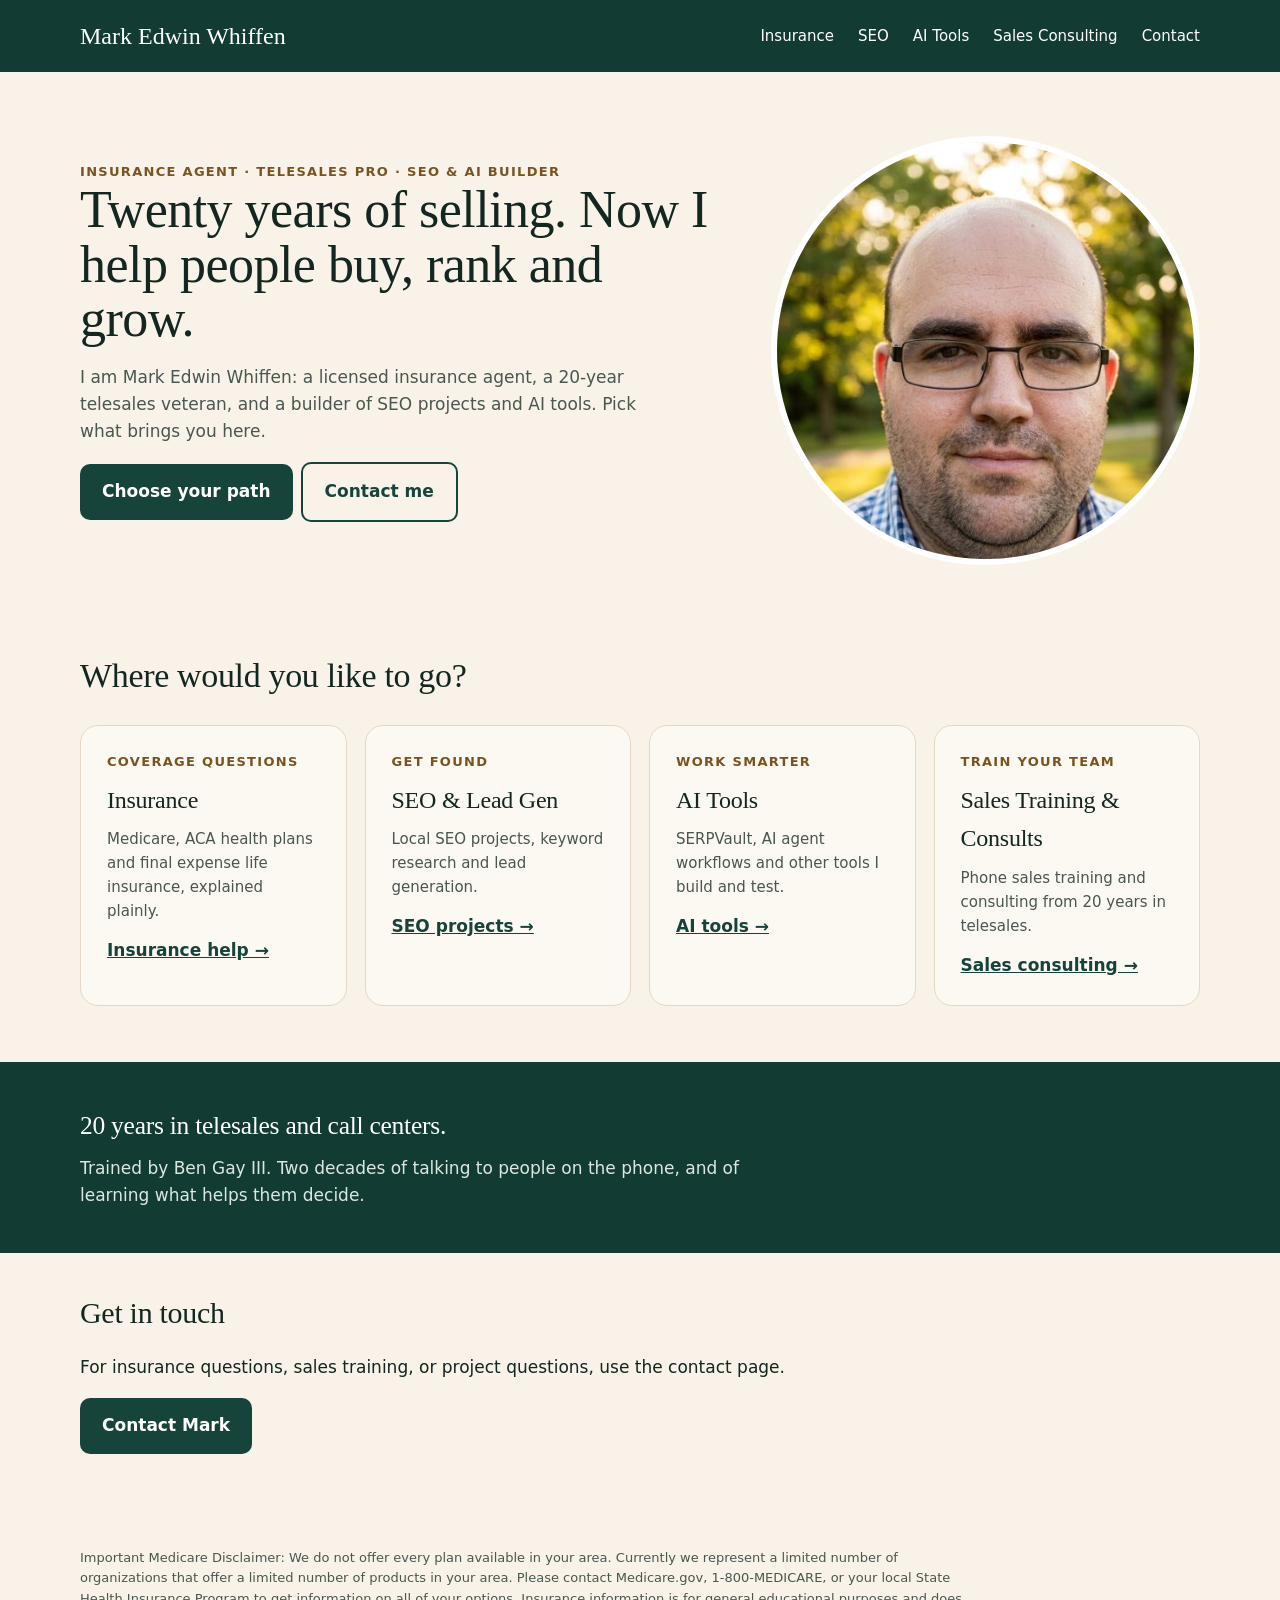
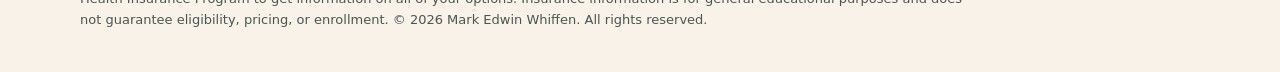
==== commit 991adb4c: "Contact goes to the insurance contact page; deep-link service pages Co-Authored-By: Claude Sonnet 5." ====
--- a/index.html
+++ b/index.html
@@ -14,4 +14,4 @@
 <img class="photo" src="/assets/images/profile.jpg" alt="Mark Edwin Whiffen"></section>
 <section class="doors" id="paths"><h2>Where would you like to go?</h2><div class="grid"><div class="card"><div class="eyebrow">Coverage questions</div><h3>Insurance</h3><p>Medicare, ACA health plans and final expense life insurance, explained plainly.</p><a href="/insurance/">Insurance help &rarr;</a></div><div class="card"><div class="eyebrow">Get found</div><h3>SEO &amp; Lead Gen</h3><p>Local SEO projects, keyword research and lead generation.</p><a href="/seo/">SEO projects &rarr;</a></div><div class="card"><div class="eyebrow">Work smarter</div><h3>AI Tools</h3><p>SERPVault, AI agent workflows and other tools I build and test.</p><a href="/ai-tools/">AI tools &rarr;</a></div><div class="card"><div class="eyebrow">Train your team</div><h3>Sales Training &amp; Consults</h3><p>Phone sales training and consulting from 20 years in telesales.</p><a href="/sales/">Sales consulting &rarr;</a></div></div></section></div>
 <section class="band"><div class="w"><h2>20 years in telesales and call centers.</h2><p>Trained by Ben Gay III. Two decades of talking to people on the phone, and of learning what helps them decide.</p></div></section>
-<section class="w contact" id="contact"><h2>Get in touch</h2><p>For insurance questions, sales training, or project questions, email me.</p><p><a class="btn" href="mailto:placeholder@markedwinwhiffen.online">Email Mark</a></p></section><footer class="w"><p class="disc">Important Medicare Disclaimer: We do not offer every plan available in your area. Currently we represent a limited number of organizations that offer a limited number of products in your area. Please contact Medicare.gov, 1-800-MEDICARE, or your local State Health Insurance Program to get information on all of your options. Insurance information is for general educational purposes and does not guarantee eligibility, pricing, or enrollment. &copy; 2026 Mark Edwin Whiffen. All rights reserved.</p></footer></body></html>+<section class="w contact" id="contact"><h2>Get in touch</h2><p>For insurance questions, sales training, or project questions, use the contact page.</p><p><a class="btn" href="https://insurance.markedwinwhiffen.online/contact/">Contact Mark</a></p></section><footer class="w"><p class="disc">Important Medicare Disclaimer: We do not offer every plan available in your area. Currently we represent a limited number of organizations that offer a limited number of products in your area. Please contact Medicare.gov, 1-800-MEDICARE, or your local State Health Insurance Program to get information on all of your options. Insurance information is for general educational purposes and does not guarantee eligibility, pricing, or enrollment. &copy; 2026 Mark Edwin Whiffen. All rights reserved.</p></footer></body></html>
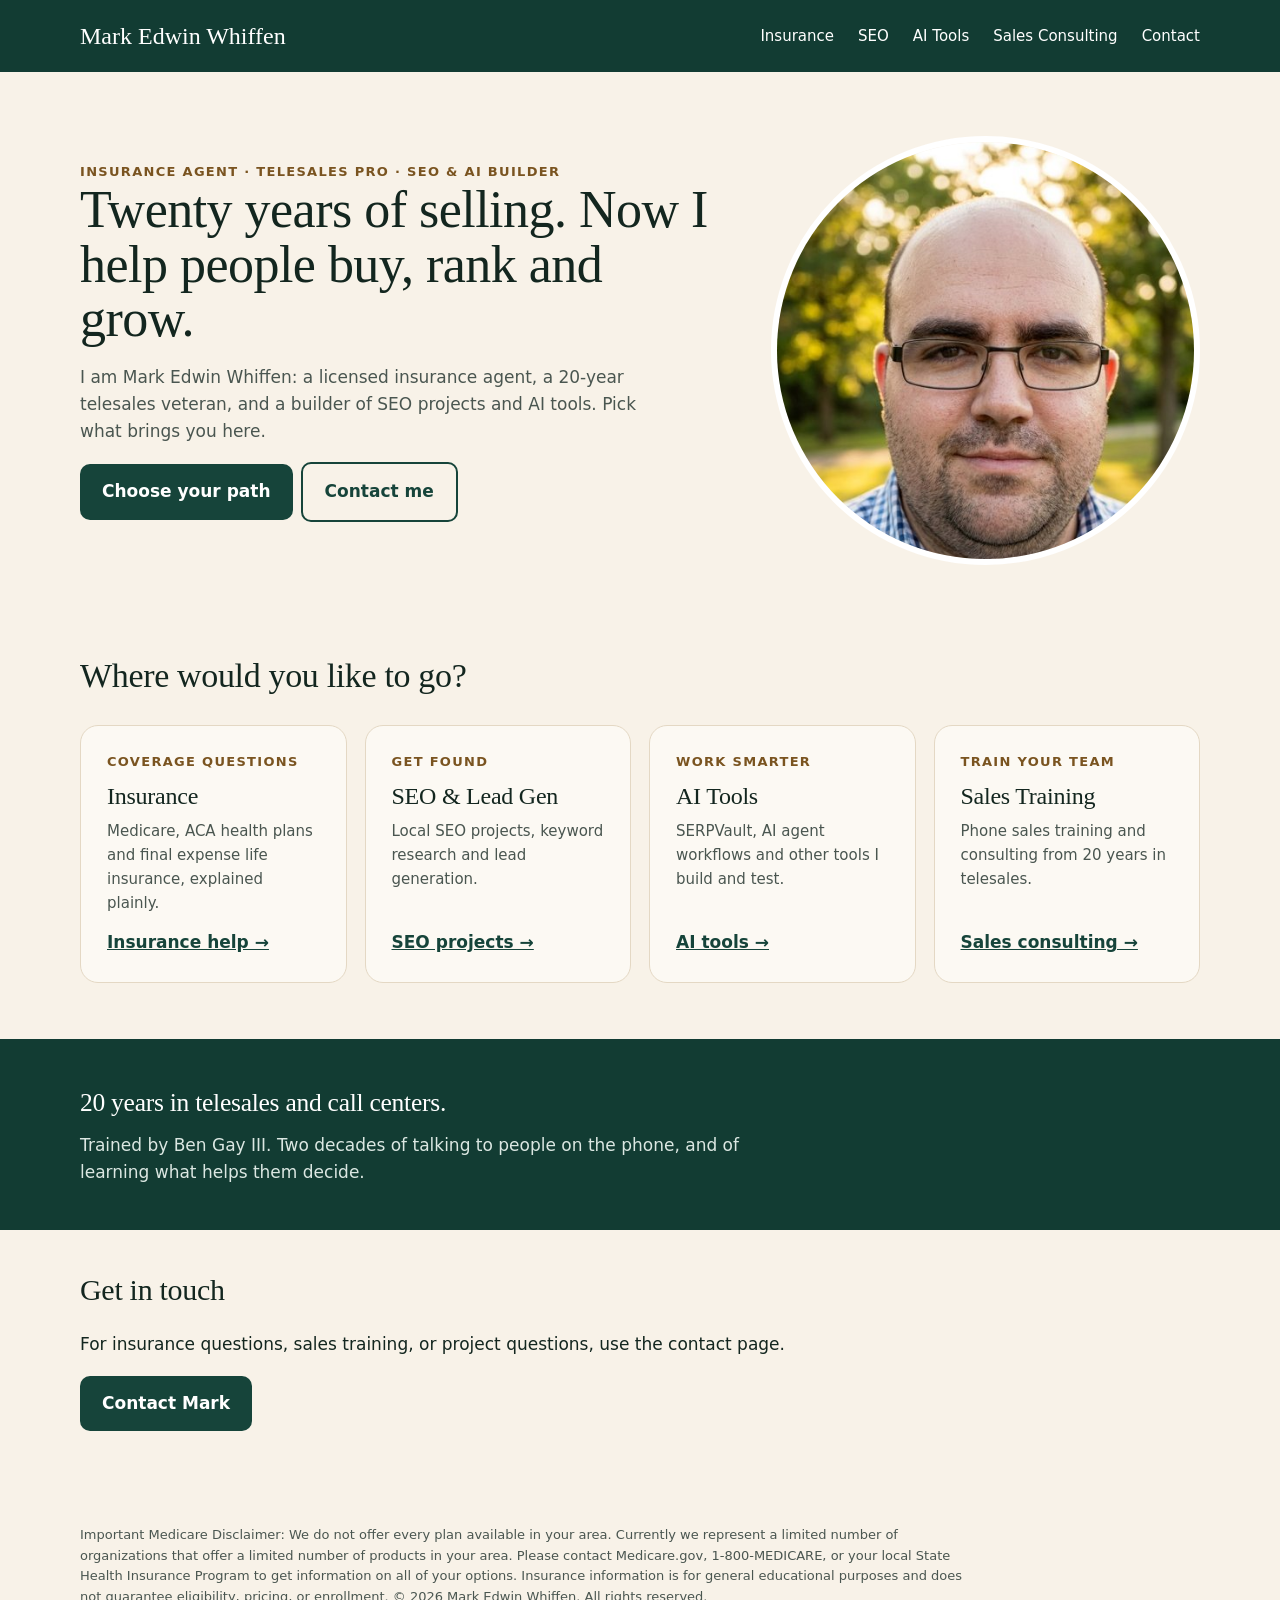
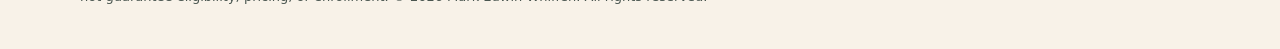
==== commit 46060e52: "Home cards: equal height, links pinned to bottom, shorter Sales title Co-Authored-By: Claude Sonnet " ====
--- a/index.html
+++ b/index.html
@@ -12,6 +12,6 @@
 <p>I am Mark Edwin Whiffen: a licensed insurance agent, a 20-year telesales veteran, and a builder of SEO projects and AI tools. Pick what brings you here.</p>
 <p><a class="btn" href="#paths">Choose your path</a><a class="btn o" href="#contact">Contact me</a></p></div>
 <img class="photo" src="/assets/images/profile.jpg" alt="Mark Edwin Whiffen"></section>
-<section class="doors" id="paths"><h2>Where would you like to go?</h2><div class="grid"><div class="card"><div class="eyebrow">Coverage questions</div><h3>Insurance</h3><p>Medicare, ACA health plans and final expense life insurance, explained plainly.</p><a href="/insurance/">Insurance help &rarr;</a></div><div class="card"><div class="eyebrow">Get found</div><h3>SEO &amp; Lead Gen</h3><p>Local SEO projects, keyword research and lead generation.</p><a href="/seo/">SEO projects &rarr;</a></div><div class="card"><div class="eyebrow">Work smarter</div><h3>AI Tools</h3><p>SERPVault, AI agent workflows and other tools I build and test.</p><a href="/ai-tools/">AI tools &rarr;</a></div><div class="card"><div class="eyebrow">Train your team</div><h3>Sales Training &amp; Consults</h3><p>Phone sales training and consulting from 20 years in telesales.</p><a href="/sales/">Sales consulting &rarr;</a></div></div></section></div>
+<section class="doors" id="paths"><h2>Where would you like to go?</h2><div class="grid"><div class="card"><div class="eyebrow">Coverage questions</div><h3>Insurance</h3><p>Medicare, ACA health plans and final expense life insurance, explained plainly.</p><a href="/insurance/">Insurance help &rarr;</a></div><div class="card"><div class="eyebrow">Get found</div><h3>SEO &amp; Lead Gen</h3><p>Local SEO projects, keyword research and lead generation.</p><a href="/seo/">SEO projects &rarr;</a></div><div class="card"><div class="eyebrow">Work smarter</div><h3>AI Tools</h3><p>SERPVault, AI agent workflows and other tools I build and test.</p><a href="/ai-tools/">AI tools &rarr;</a></div><div class="card"><div class="eyebrow">Train your team</div><h3>Sales Training</h3><p>Phone sales training and consulting from 20 years in telesales.</p><a href="/sales/">Sales consulting &rarr;</a></div></div></section></div>
 <section class="band"><div class="w"><h2>20 years in telesales and call centers.</h2><p>Trained by Ben Gay III. Two decades of talking to people on the phone, and of learning what helps them decide.</p></div></section>
 <section class="w contact" id="contact"><h2>Get in touch</h2><p>For insurance questions, sales training, or project questions, use the contact page.</p><p><a class="btn" href="https://insurance.markedwinwhiffen.online/contact/">Contact Mark</a></p></section><footer class="w"><p class="disc">Important Medicare Disclaimer: We do not offer every plan available in your area. Currently we represent a limited number of organizations that offer a limited number of products in your area. Please contact Medicare.gov, 1-800-MEDICARE, or your local State Health Insurance Program to get information on all of your options. Insurance information is for general educational purposes and does not guarantee eligibility, pricing, or enrollment. &copy; 2026 Mark Edwin Whiffen. All rights reserved.</p></footer></body></html>
--- a/assets/style.css
+++ b/assets/style.css
@@ -28,3 +28,9 @@
 .body{max-width:720px;margin-top:8px}.body p{margin:0 0 14px;color:var(--ink)}
 .disc{font-size:13px;color:var(--mut);max-width:900px}
 .contact{padding:36px 0}.contact h2{font-size:30px}
+
+.card{display:flex;flex-direction:column}
+.card h3{line-height:1.25}
+.card p{flex:1}
+.card a{margin-top:auto}
+.grid .card h3{margin:8px 0}
